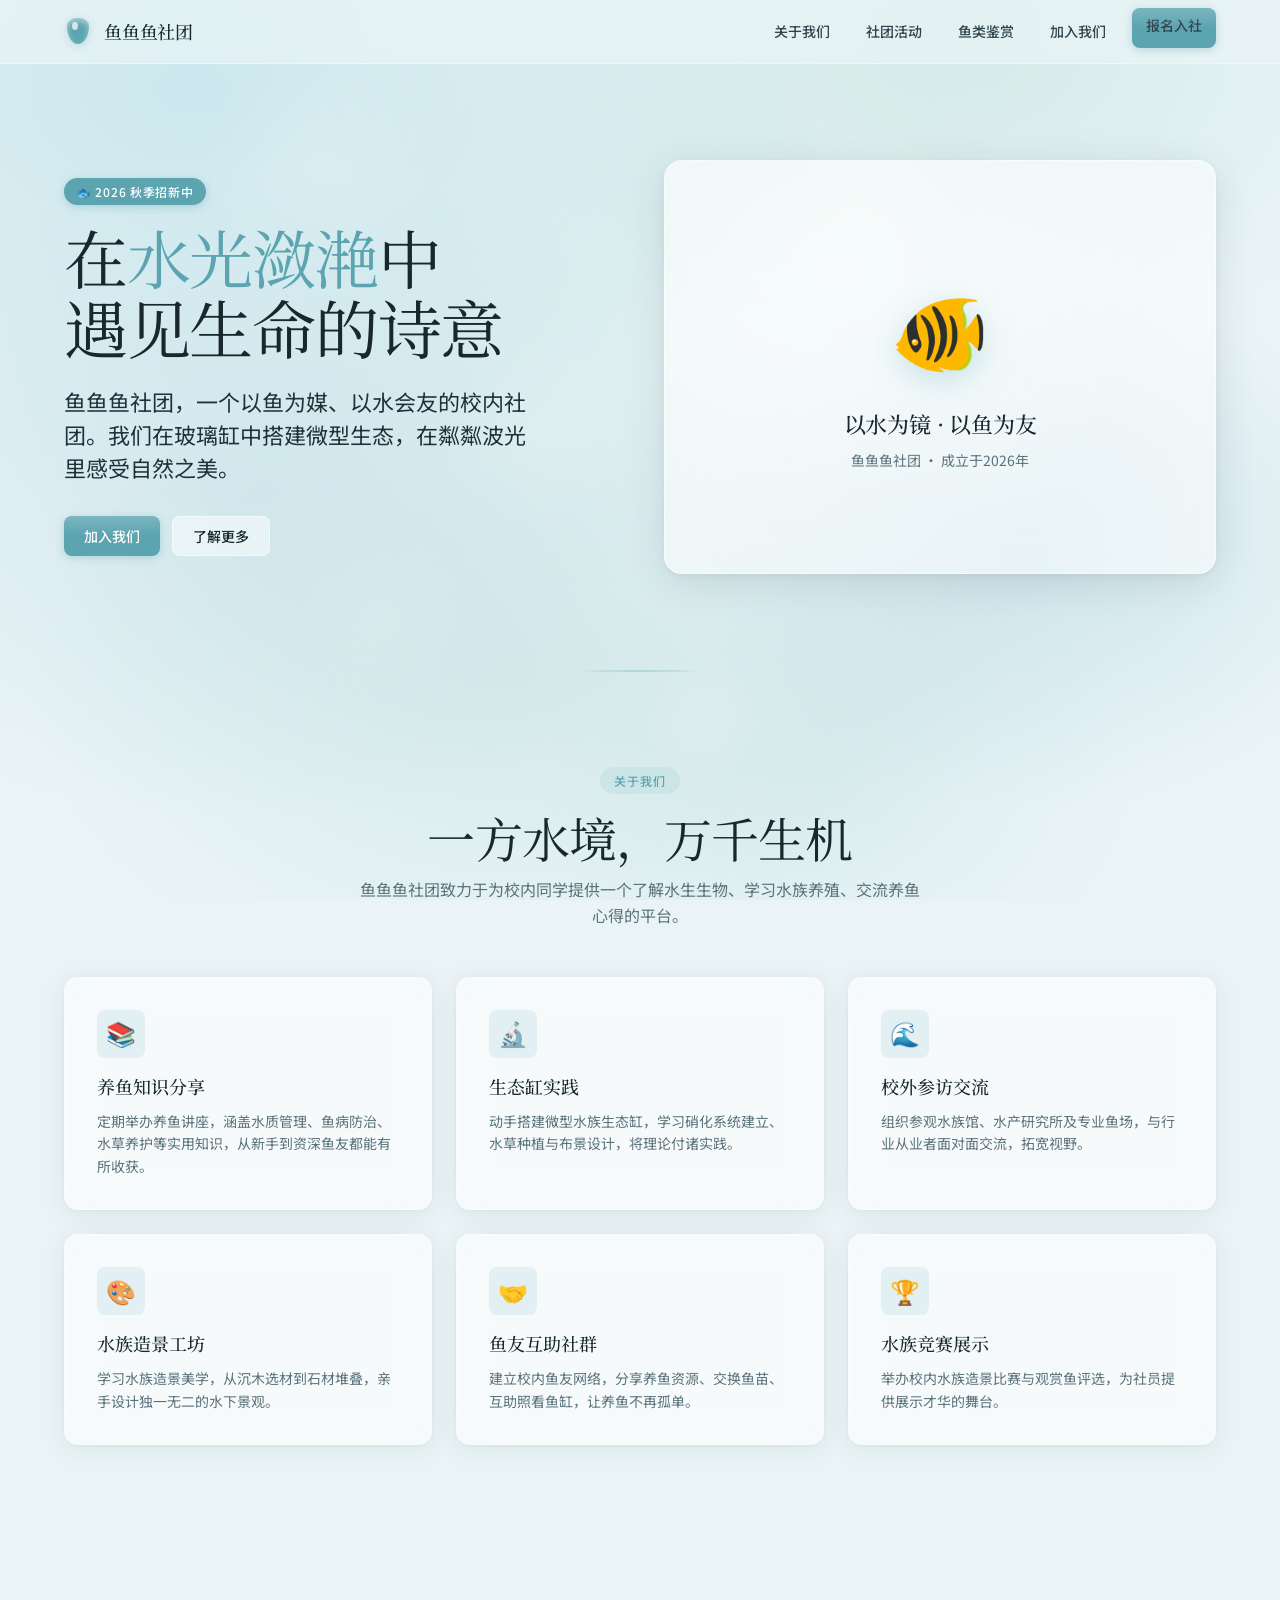
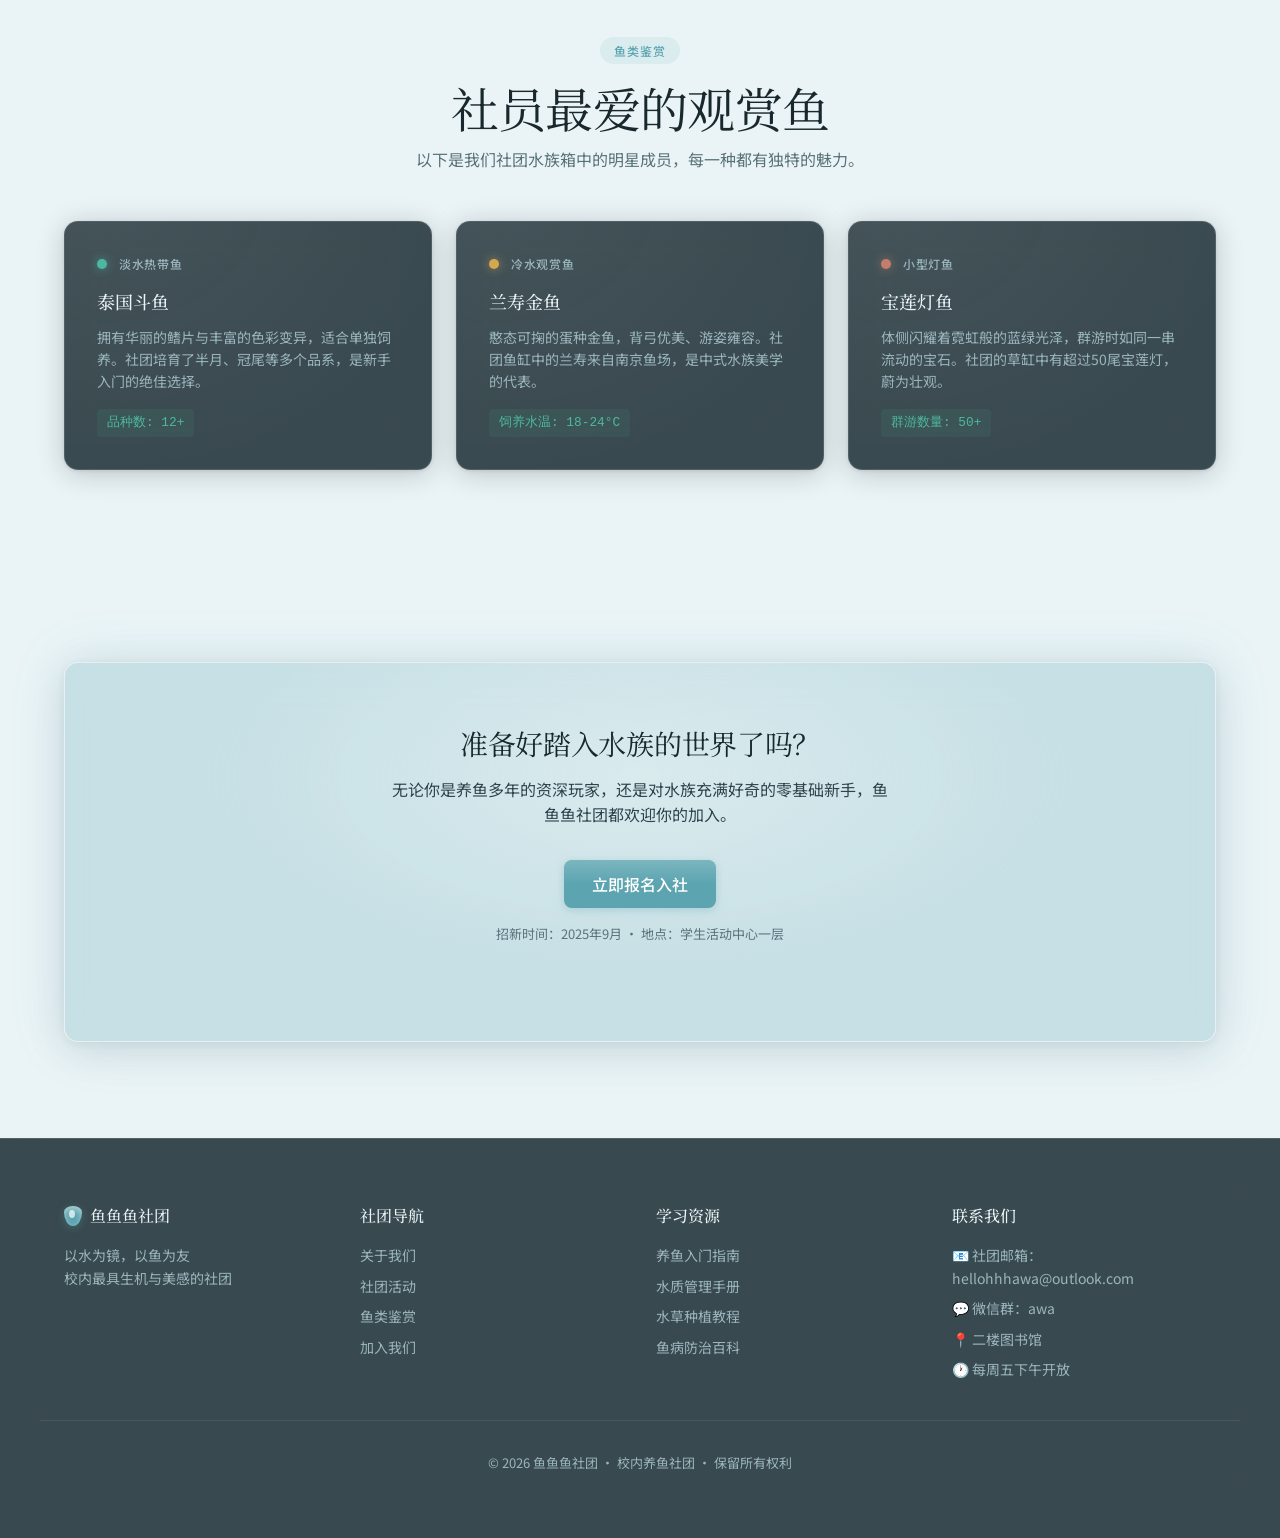
==== index.html @ e2313b06 "改东西" ====
<!DOCTYPE html>
<html lang="zh-CN">
<head>
    <meta charset="UTF-8">
    <meta name="viewport" content="width=device-width, initial-scale=1.0">
    <title>鱼鱼鱼社团 — 校内养鱼社团</title>

    <!-- Google Fonts: 衬线标题 + 无衬线正文 -->
    <link rel="preconnect" href="https://fonts.googleapis.com">
    <link rel="preconnect" href="https://fonts.gstatic.com" crossorigin>
    <link href="https://fonts.googleapis.com/css2?family=Noto+Serif+SC:wght@400;500&family=Noto+Sans+SC:wght@400;500&family=Inter:wght@400;500&family=Cormorant+Garamond:ital,wght@0,400;0,500;1,400&display=swap" rel="stylesheet">
    <link href="./index.css" rel="stylesheet">
    <script src="./index.js"></script>
</head>
<body>

    <!-- ========================================
    气泡装饰层
    ======================================== -->
    <div class="bubbles-container" aria-hidden="true">
        <div class="bubble" style="left:8%;width:22px;height:22px;--dur:9s;--delay:0s;--drift1:18px;--drift2:-12px;--drift3:22px;--drift4:-8px;"></div>
        <div class="bubble" style="left:18%;width:14px;height:14px;--dur:11s;--delay:2s;--drift1:-15px;--drift2:20px;--drift3:-10px;--drift4:14px;"></div>
        <div class="bubble" style="left:28%;width:30px;height:30px;--dur:8s;--delay:4s;--drift1:25px;--drift2:-18px;--drift3:15px;--drift4:-22px;"></div>
        <div class="bubble" style="left:42%;width:10px;height:10px;--dur:12s;--delay:1s;--drift1:-8px;--drift2:12px;--drift3:-16px;--drift4:10px;"></div>
        <div class="bubble" style="left:55%;width:18px;height:18px;--dur:10s;--delay:3s;--drift1:20px;--drift2:-14px;--drift3:18px;--drift4:-12px;"></div>
        <div class="bubble" style="left:62%;width:26px;height:26px;--dur:7s;--delay:5s;--drift1:-20px;--drift2:16px;--drift3:-24px;--drift4:18px;"></div>
        <div class="bubble" style="left:72%;width:12px;height:12px;--dur:13s;--delay:1.5s;--drift1:10px;--drift2:-10px;--drift3:12px;--drift4:-6px;"></div>
        <div class="bubble" style="left:80%;width:20px;height:20px;--dur:9.5s;--delay:6s;--drift1:-14px;--drift2:22px;--drift3:-18px;--drift4:16px;"></div>
        <div class="bubble" style="left:90%;width:16px;height:16px;--dur:8.5s;--delay:3.5s;--drift1:16px;--drift2:-20px;--drift3:10px;--drift4:-14px;"></div>
        <div class="bubble" style="left:35%;width:8px;height:8px;--dur:14s;--delay:7s;--drift1:-6px;--drift2:8px;--drift3:-10px;--drift4:6px;"></div>
        <div class="bubble" style="left:48%;width:24px;height:24px;--dur:10.5s;--delay:2.5s;--drift1:22px;--drift2:-16px;--drift3:20px;--drift4:-10px;"></div>
        <div class="bubble" style="left:68%;width:15px;height:15px;--dur:11.5s;--delay:4.5s;--drift1:-12px;--drift2:18px;--drift3:-14px;--drift4:12px;"></div>
    </div>

    <!-- ========================================
    顶部导航
    ======================================== -->
    <nav class="top-nav" id="topNav" role="navigation" aria-label="主导航">
        <div class="nav-inner">
            <a href="#" class="nav-brand" aria-label="鱼鱼鱼社团 首页">
                <span class="nav-brand-mark">
                    <span class="water-drop-mark"></span>
                </span>
                鱼鱼鱼社团
            </a>
            <button class="hamburger" id="hamburgerBtn" aria-label="菜单" aria-expanded="false">
                <span></span>
                <span></span>
                <span></span>
            </button>
            <ul class="nav-links" id="navLinks">
                <li><a href="#about">关于我们</a></li>
                <li><a href="#activities">社团活动</a></li>
                <li><a href="#fish-showcase">鱼类鉴赏</a></li>
                <li><a href="#join">加入我们</a></li>
                <li><a href="#join" class="btn-primary" style="margin-left:4px;">报名入社</a></li>
            </ul>
        </div>
    </nav>

    <!-- ========================================
    HERO 区域
    ======================================== -->
    <section class="hero-band" id="hero" aria-labelledby="hero-heading">
        <div class="container">
            <div class="hero-grid">
                <div class="hero-content">
                    <span class="badge-accent" style="margin-bottom:var(--spacing-md);display:inline-block;">🐟 2026 秋季招新中</span>
                    <h1 id="hero-heading">
                        在<span class="highlight">水光潋滟</span>中<br>遇见生命的诗意
                    </h1>
                    <p class="hero-subtitle">
                        鱼鱼鱼社团，一个以鱼为媒、以水会友的校内社团。我们在玻璃缸中搭建微型生态，在粼粼波光里感受自然之美。
                    </p>
                    <div class="hero-buttons">
                        <a href="#join" class="btn-primary">加入我们</a>
                        <a href="#about" class="btn-secondary">了解更多</a>
                    </div>
                </div>
                <div class="hero-glass-card" aria-hidden="true">
                    <div class="hero-card-inner">
                        <span class="hero-fish-icon">🐠</span>
                        <p class="hero-card-label">以水为镜 · 以鱼为友</p>
                        <p class="hero-card-sub">鱼鱼鱼社团 · 成立于2026年</p>
                    </div>
                </div>
            </div>
        </div>
    </section>

    <hr class="water-ripple-divider" aria-hidden="true">

    <!-- ========================================
    关于我们 — 磨砂玻璃卡片
    ======================================== -->
    <section class="features-section" id="about" aria-labelledby="about-heading">
        <div class="container">
            <div class="section-header">
                <span class="section-tag">关于我们</span>
                <h2 id="about-heading">一方水境，万千生机</h2>
                <p>鱼鱼鱼社团致力于为校内同学提供一个了解水生生物、学习水族养殖、交流养鱼心得的平台。</p>
            </div>
            <div class="features-grid">
                <article class="feature-card">
                    <div class="feature-card-icon">📚</div>
                    <h3>养鱼知识分享</h3>
                    <p>定期举办养鱼讲座，涵盖水质管理、鱼病防治、水草养护等实用知识，从新手到资深鱼友都能有所收获。</p>
                </article>
                <article class="feature-card">
                    <div class="feature-card-icon">🔬</div>
                    <h3>生态缸实践</h3>
                    <p>动手搭建微型水族生态缸，学习硝化系统建立、水草种植与布景设计，将理论付诸实践。</p>
                </article>
                <article class="feature-card">
                    <div class="feature-card-icon">🌊</div>
                    <h3>校外参访交流</h3>
                    <p>组织参观水族馆、水产研究所及专业鱼场，与行业从业者面对面交流，拓宽视野。</p>
                </article>
                <article class="feature-card">
                    <div class="feature-card-icon">🎨</div>
                    <h3>水族造景工坊</h3>
                    <p>学习水族造景美学，从沉木选材到石材堆叠，亲手设计独一无二的水下景观。</p>
                </article>
                <article class="feature-card">
                    <div class="feature-card-icon">🤝</div>
                    <h3>鱼友互助社群</h3>
                    <p>建立校内鱼友网络，分享养鱼资源、交换鱼苗、互助照看鱼缸，让养鱼不再孤单。</p>
                </article>
                <article class="feature-card">
                    <div class="feature-card-icon">🏆</div>
                    <h3>水族竞赛展示</h3>
                    <p>举办校内水族造景比赛与观赏鱼评选，为社员提供展示才华的舞台。</p>
                </article>
            </div>
        </div>
    </section>

    <!-- ========================================
    鱼类鉴赏 — 深海玻璃卡片
    ======================================== -->
    <section class="dark-cards-section" id="fish-showcase" aria-labelledby="showcase-heading">
        <div class="container">
            <div class="section-header">
                <span class="section-tag">鱼类鉴赏</span>
                <h2 id="showcase-heading" style="color:var(--color-ink);">社员最爱的观赏鱼</h2>
                <p>以下是我们社团水族箱中的明星成员，每一种都有独特的魅力。</p>
            </div>
            <div class="dark-cards-grid">
                <article class="dark-glass-card">
                    <div class="dark-card-top">
                        <span class="dark-card-dot"></span>
                        <span class="dark-card-tag">淡水热带鱼</span>
                    </div>
                    <h3>泰国斗鱼</h3>
                    <p>拥有华丽的鳍片与丰富的色彩变异，适合单独饲养。社团培育了半月、冠尾等多个品系，是新手入门的绝佳选择。</p>
                    <span class="dark-card-highlight">品种数: 12+</span>
                </article>
                <article class="dark-glass-card">
                    <div class="dark-card-top">
                        <span class="dark-card-dot" style="background:var(--color-accent-amber);box-shadow:0 0 10px rgba(212,168,80,0.6);"></span>
                        <span class="dark-card-tag">冷水观赏鱼</span>
                    </div>
                    <h3>兰寿金鱼</h3>
                    <p>憨态可掬的蛋种金鱼，背弓优美、游姿雍容。社团鱼缸中的兰寿来自南京鱼场，是中式水族美学的代表。</p>
                    <span class="dark-card-highlight">饲养水温: 18-24°C</span>
                </article>
                <article class="dark-glass-card">
                    <div class="dark-card-top">
                        <span class="dark-card-dot" style="background:var(--color-accent-coral-soft);box-shadow:0 0 10px rgba(196,125,106,0.6);"></span>
                        <span class="dark-card-tag">小型灯鱼</span>
                    </div>
                    <h3>宝莲灯鱼</h3>
                    <p>体侧闪耀着霓虹般的蓝绿光泽，群游时如同一串流动的宝石。社团的草缸中有超过50尾宝莲灯，蔚为壮观。</p>
                    <span class="dark-card-highlight">群游数量: 50+</span>
                </article>
            </div>
        </div>
    </section>

    <!-- ========================================
    CTA 水蓝玻璃全宽
    ======================================== -->
    <section class="cta-band" id="join" aria-labelledby="cta-heading">
        <div class="cta-band-inner">
            <h2 id="cta-heading">准备好踏入水族的世界了吗？</h2>
            <p>无论你是养鱼多年的资深玩家，还是对水族充满好奇的零基础新手，鱼鱼鱼社团都欢迎你的加入。</p>
            <a href="#" class="btn-primary">立即报名入社</a>
            <p style="font-size:var(--text-caption);color:var(--color-muted);margin-top:var(--spacing-md);position:relative;z-index:1;">
                招新时间：2025年9月 · 地点：学生活动中心一层
            </p>
        </div>
    </section>

    <!-- ========================================
    页脚 — 深海玻璃
    ======================================== -->
    <footer class="site-footer" role="contentinfo">
        <div class="footer-grid">
            <div class="footer-col">
                <div class="footer-brand">
                    <span class="water-drop-mark"></span>
                    <span>鱼鱼鱼社团</span>
                </div>
                <p style="color:var(--color-on-dark-soft);font-size:var(--text-body-sm);line-height:1.6;">
                    以水为镜，以鱼为友<br>校内最具生机与美感的社团
                </p>
            </div>
            <div class="footer-col">
                <h4>社团导航</h4>
                <ul>
                    <li><a href="#about">关于我们</a></li>
                    <li><a href="#activities">社团活动</a></li>
                    <li><a href="#fish-showcase">鱼类鉴赏</a></li>
                    <li><a href="#join">加入我们</a></li>
                </ul>
            </div>
            <div class="footer-col">
                <h4>学习资源</h4>
                <ul>
                    <li><a href="#">养鱼入门指南</a></li>
                    <li><a href="#">水质管理手册</a></li>
                    <li><a href="#">水草种植教程</a></li>
                    <li><a href="#">鱼病防治百科</a></li>
                </ul>
            </div>
            <div class="footer-col">
                <h4>联系我们</h4>
                <ul>
                    <li><a href="#">📧 社团邮箱：hellohhhawa@outlook.com</a></li>
                    <li><a href="#">💬 微信群：awa</a></li>
                    <li><a href="#">📍 二楼图书馆</a></li>
                    <li><a href="#">🕐 每周五下午开放</a></li>
                </ul>
            </div>
        </div>
        <div class="footer-bottom">
            <p>&copy; 2026 鱼鱼鱼社团 · 校内养鱼社团 · 保留所有权利</p>
        </div>
    </footer>

    
</body>
</html>
---- index.css ----
:root {
    /* ========================================
    LIQUID GLASS DESIGN TOKENS
               基于原设计系统结构，转换为液态玻璃美学
               ======================================== */

    /* --- 品牌色系：水蓝碧波 --- */
    --color-primary: #5ba4b0;
    --color-primary-active: #3d8794;
    --color-primary-disabled: #c8e2e7;
    --color-primary-glow: rgba(91, 164, 176, 0.35);

    /* --- 强调色 --- */
    --color-accent-teal: #4db8a0;
    --color-accent-amber: #d4a850;
    --color-accent-coral-soft: #c47d6a;

    /* --- 文字色 --- */
    --color-ink: #18282d;
    --color-body-strong: #1e3239;
    --color-body: #2e444c;
    --color-muted: #5a727a;
    --color-muted-soft: #7d949b;

    /* --- 浅色表面（玻璃白/水色） --- */
    --color-canvas: #eaf4f7;
    --color-canvas-warm: #ecf5f6;
    --color-surface-soft: #e0eef2;
    --color-surface-card: rgba(255, 255, 255, 0.55);
    --color-surface-card-hover: rgba(255, 255, 255, 0.72);
    --color-surface-cream-strong: rgba(255, 255, 255, 0.7);

    /* --- 深色表面（深海玻璃） --- */
    --color-surface-dark: rgba(18, 36, 42, 0.82);
    --color-surface-dark-elevated: rgba(28, 48, 55, 0.88);
    --color-surface-dark-soft: rgba(22, 40, 47, 0.78);

    /* --- 边框/分割线 --- */
    --color-hairline: rgba(255, 255, 255, 0.55);
    --color-hairline-soft: rgba(255, 255, 255, 0.35);
    --color-hairline-dark: rgba(255, 255, 255, 0.12);

    /* --- 语义色 --- */
    --color-on-primary: #ffffff;
    --color-on-dark: #eaf4f7;
    --color-on-dark-soft: #9bb5bd;
    --color-success: #5db892;
    --color-warning: #d4a840;
    --color-error: #c45555;

    /* --- 排版：保留衬线标题+无衬线正文结构 --- */
    --font-display: 'Noto Serif SC', 'Cormorant Garamond', 'STSong', '华文宋体', 'Georgia', 'Times New Roman', serif;
    --font-body: 'Noto Sans SC', 'Inter', 'PingFang SC', 'Microsoft YaHei', -apple-system, BlinkMacSystemFont, 'Segoe UI', sans-serif;
    --font-code: 'JetBrains Mono', 'SF Mono', 'Cascadia Code', ui-monospace, monospace;

    /* 字号层级（保留原系统结构，微调适配中文） */
    --text-display-xl: 4rem;
    --text-display-lg: 3rem;
    --text-display-md: 2.25rem;
    --text-display-sm: 1.75rem;
    --text-title-lg: 1.375rem;
    --text-title-md: 1.125rem;
    --text-title-sm: 1rem;
    --text-body-md: 1rem;
    --text-body-sm: 0.875rem;
    --text-caption: 0.8125rem;
    --text-caption-upper: 0.75rem;
    --text-button: 0.875rem;
    --text-nav: 0.875rem;

    /* --- 圆角 --- */
    --rounded-xs: 4px;
    --rounded-sm: 6px;
    --rounded-md: 8px;
    --rounded-lg: 14px;
    --rounded-xl: 18px;
    --rounded-pill: 9999px;
    --rounded-full: 9999px;

    /* --- 间距 --- */
    --spacing-xxs: 4px;
    --spacing-xs: 8px;
    --spacing-sm: 12px;
    --spacing-md: 16px;
    --spacing-lg: 24px;
    --spacing-xl: 32px;
    --spacing-xxl: 48px;
    --spacing-section: 96px;

    /* --- 玻璃特效 --- */
    --glass-blur: 18px;
    --glass-blur-strong: 28px;
    --glass-blur-light: 10px;
    --glass-border: 1px solid rgba(255, 255, 255, 0.5);
    --glass-border-soft: 1px solid rgba(255, 255, 255, 0.3);
    --glass-border-dark: 1px solid rgba(255, 255, 255, 0.13);
    --glass-shadow: 0 4px 24px rgba(30, 50, 55, 0.08), 0 1px 4px rgba(30, 50, 55, 0.04);
    --glass-shadow-elevated: 0 8px 40px rgba(30, 50, 55, 0.12), 0 2px 8px rgba(30, 50, 55, 0.06);
    --glass-shadow-dark: 0 4px 28px rgba(0, 0, 0, 0.2), 0 1px 4px rgba(0, 0, 0, 0.1);

    /* --- 过渡 --- */
    --transition-fast: 180ms cubic-bezier(0.4, 0, 0.2, 1);
    --transition-smooth: 300ms cubic-bezier(0.4, 0, 0.2, 1);
    --transition-spring: 400ms cubic-bezier(0.34, 1.56, 0.64, 1);
}

/* ========================================
           RESET & BASE
           ======================================== */
*,
*::before,
*::after {
    box-sizing: border-box;
    margin: 0;
    padding: 0;
}

html {
    scroll-behavior: smooth;
    font-size: 16px;
    -webkit-font-smoothing: antialiased;
    -moz-osx-font-smoothing: grayscale;
}

body {
    font-family: var(--font-body);
    font-size: var(--text-body-md);
    font-weight: 400;
    line-height: 1.6;
    color: var(--color-body);
    background: var(--color-canvas);
    min-height: 100vh;
    overflow-x: hidden;
    position: relative;
    /* 水光焦散背景 */
    background-image:
        /* 大光斑 - 模拟水底光折射 */
        radial-gradient(ellipse 900px 600px at 15% 10%, rgba(165, 215, 225, 0.45) 0%, transparent 70%),
        radial-gradient(ellipse 700px 500px at 75% 5%, rgba(180, 220, 210, 0.4) 0%, transparent 65%),
        radial-gradient(ellipse 650px 550px at 50% 30%, rgba(200, 230, 225, 0.3) 0%, transparent 60%),
        radial-gradient(ellipse 800px 500px at 20% 55%, rgba(170, 210, 220, 0.35) 0%, transparent 65%),
        radial-gradient(ellipse 600px 450px at 80% 60%, rgba(160, 205, 215, 0.4) 0%, transparent 60%),
        radial-gradient(ellipse 750px 500px at 40% 75%, rgba(175, 215, 210, 0.35) 0%, transparent 65%),
        radial-gradient(ellipse 500px 400px at 65% 85%, rgba(185, 220, 220, 0.3) 0%, transparent 60%),
        /* 微小的焦散光点 */
        radial-gradient(circle 120px at 25% 18%, rgba(255, 255, 255, 0.5) 0%, transparent 100%),
        radial-gradient(circle 80px at 68% 22%, rgba(255, 255, 255, 0.4) 0%, transparent 100%),
        radial-gradient(circle 100px at 42% 48%, rgba(255, 255, 255, 0.35) 0%, transparent 100%),
        radial-gradient(circle 70px at 78% 52%, rgba(255, 255, 255, 0.4) 0%, transparent 100%),
        radial-gradient(circle 90px at 30% 68%, rgba(255, 255, 255, 0.35) 0%, transparent 100%),
        radial-gradient(circle 60px at 55% 80%, rgba(255, 255, 255, 0.4) 0%, transparent 100%);
    background-attachment: fixed;
    background-color: var(--color-canvas);
}

/* --- 气泡容器 --- */
.bubbles-container {
    position: fixed;
    inset: 0;
    pointer-events: none;
    z-index: 0;
    overflow: hidden;
}

.bubble {
    position: absolute;
    border-radius: 50%;
    background: radial-gradient(circle at 35% 30%,
            rgba(255, 255, 255, 0.7) 0%,
            rgba(200, 225, 230, 0.35) 40%,
            rgba(180, 210, 220, 0.1) 70%,
            transparent 100%);
    box-shadow:
        inset 0 2px 6px rgba(255, 255, 255, 0.6),
        0 0 12px rgba(160, 210, 220, 0.2);
    animation: float-up var(--dur) ease-in infinite;
    animation-delay: var(--delay);
    opacity: 0;
    will-change: transform, opacity;
}

@keyframes float-up {
    0% {
        transform: translateY(105vh) translateX(0) scale(0.6);
        opacity: 0;
    }

    8% {
        opacity: 0.7;
    }

    25% {
        transform: translateY(72vh) translateX(var(--drift1)) scale(1);
        opacity: 0.65;
    }

    50% {
        transform: translateY(40vh) translateX(var(--drift2)) scale(1.05);
        opacity: 0.5;
    }

    75% {
        transform: translateY(15vh) translateX(var(--drift3)) scale(0.9);
        opacity: 0.25;
    }

    100% {
        transform: translateY(-8vh) translateX(var(--drift4)) scale(0.5);
        opacity: 0;
    }
}

/* --- 水纹装饰线 --- */
.water-ripple-divider {
    width: 100%;
    height: 1px;
    background: none;
    border: none;
    position: relative;
    overflow: visible;
    margin: 0;
    opacity: 0.5;
}

.water-ripple-divider::after {
    content: '';
    position: absolute;
    left: 50%;
    top: 50%;
    transform: translate(-50%, -50%);
    width: 120px;
    height: 2px;
    background: linear-gradient(90deg,
            transparent 0%,
            rgba(140, 195, 205, 0.6) 20%,
            rgba(120, 185, 195, 0.8) 50%,
            rgba(140, 195, 205, 0.6) 80%,
            transparent 100%);
    border-radius: 2px;
}

/* ========================================
           LAYOUT CONTAINER
           ======================================== */
.container {
    max-width: 1200px;
    margin: 0 auto;
    padding: 0 var(--spacing-lg);
    position: relative;
    z-index: 1;
}

/* ========================================
           TOP NAVIGATION — 磨砂玻璃导航
           ======================================== */
.top-nav {
    position: sticky;
    top: 0;
    z-index: 100;
    height: 64px;
    background: rgba(234, 244, 247, 0.7);
    backdrop-filter: blur(var(--glass-blur-strong));
    -webkit-backdrop-filter: blur(var(--glass-blur-strong));
    border-bottom: var(--glass-border-soft);
    display: flex;
    align-items: center;
    transition: background var(--transition-smooth), box-shadow var(--transition-smooth);
}

.top-nav.scrolled {
    background: rgba(234, 244, 247, 0.85);
    box-shadow: 0 2px 20px rgba(30, 50, 55, 0.08);
}

.nav-inner {
    display: flex;
    align-items: center;
    justify-content: space-between;
    width: 100%;
    max-width: 1200px;
    margin: 0 auto;
    padding: 0 var(--spacing-lg);
}

.nav-brand {
    display: flex;
    align-items: center;
    gap: var(--spacing-sm);
    text-decoration: none;
    color: var(--color-ink);
    font-family: var(--font-display);
    font-size: var(--text-title-md);
    font-weight: 500;
    letter-spacing: -0.01em;
    white-space: nowrap;
}

.nav-brand-mark {
    width: 28px;
    height: 28px;
    flex-shrink: 0;
    position: relative;
    display: flex;
    align-items: center;
    justify-content: center;
}

/* 水滴品牌标记 */
.water-drop-mark {
    width: 22px;
    height: 26px;
    background: var(--color-primary);
    border-radius: 50% 50% 50% 50% / 30% 30% 70% 70%;
    position: relative;
    box-shadow:
        inset 0 3px 6px rgba(255, 255, 255, 0.5),
        0 2px 8px rgba(91, 164, 176, 0.3);
    animation: drop-shimmer 3s ease-in-out infinite;
}

.water-drop-mark::after {
    content: '';
    position: absolute;
    top: 4px;
    left: 5px;
    width: 6px;
    height: 8px;
    background: rgba(255, 255, 255, 0.7);
    border-radius: 50%;
}

@keyframes drop-shimmer {

    0%,
    100% {
        box-shadow: inset 0 3px 6px rgba(255, 255, 255, 0.5), 0 2px 8px rgba(91, 164, 176, 0.3);
    }

    50% {
        box-shadow: inset 0 3px 8px rgba(255, 255, 255, 0.7), 0 3px 14px rgba(91, 164, 176, 0.5);
    }
}

.nav-links {
    display: flex;
    align-items: center;
    gap: var(--spacing-xs);
    list-style: none;
    flex-wrap: wrap;
    justify-content: flex-end;
}

.nav-links a {
    display: inline-block;
    padding: 8px 14px;
    text-decoration: none;
    color: var(--color-body);
    font-family: var(--font-body);
    font-size: var(--text-nav);
    font-weight: 500;
    line-height: 1.4;
    letter-spacing: 0;
    border-radius: var(--rounded-md);
    transition: all var(--transition-fast);
    white-space: nowrap;
}

.nav-links a:hover {
    background: rgba(255, 255, 255, 0.5);
    color: var(--color-ink);
}

/* 按钮 — 主按钮（水蓝玻璃） */
.btn-primary {
    display: inline-flex;
    align-items: center;
    justify-content: center;
    background: var(--color-primary);
    color: var(--color-on-primary);
    font-family: var(--font-body);
    font-size: var(--text-button);
    font-weight: 500;
    line-height: 1;
    padding: 12px 20px;
    height: 40px;
    border: none;
    border-radius: var(--rounded-md);
    cursor: pointer;
    text-decoration: none;
    white-space: nowrap;
    transition: all var(--transition-fast);
    box-shadow: 0 2px 8px var(--color-primary-glow);
    position: relative;
    overflow: hidden;
}

.btn-primary::after {
    content: '';
    position: absolute;
    inset: 0;
    background: linear-gradient(180deg,
            rgba(255, 255, 255, 0.2) 0%,
            transparent 50%);
    border-radius: inherit;
    pointer-events: none;
}

.btn-primary:hover {
    background: var(--color-primary-active);
    box-shadow: 0 4px 16px rgba(61, 135, 148, 0.4);
    transform: translateY(-1px);
}

.btn-primary:active {
    background: var(--color-primary-active);
    transform: translateY(0);
    box-shadow: 0 1px 4px rgba(61, 135, 148, 0.3);
}

/* 次要按钮 */
.btn-secondary {
    display: inline-flex;
    align-items: center;
    justify-content: center;
    background: rgba(255, 255, 255, 0.5);
    backdrop-filter: blur(var(--glass-blur-light));
    -webkit-backdrop-filter: blur(var(--glass-blur-light));
    color: var(--color-ink);
    font-family: var(--font-body);
    font-size: var(--text-button);
    font-weight: 500;
    line-height: 1;
    padding: 12px 20px;
    height: 40px;
    border: var(--glass-border);
    border-radius: var(--rounded-md);
    cursor: pointer;
    text-decoration: none;
    white-space: nowrap;
    transition: all var(--transition-fast);
}

.btn-secondary:hover {
    background: rgba(255, 255, 255, 0.7);
    box-shadow: var(--glass-shadow);
    border-color: rgba(255, 255, 255, 0.65);
}

/* 暗色表面上的次要按钮 */
.btn-secondary-on-dark {
    display: inline-flex;
    align-items: center;
    justify-content: center;
    background: var(--color-surface-dark-elevated);
    color: var(--color-on-dark);
    font-family: var(--font-body);
    font-size: var(--text-button);
    font-weight: 500;
    line-height: 1;
    padding: 12px 20px;
    height: 40px;
    border: var(--glass-border-dark);
    border-radius: var(--rounded-md);
    cursor: pointer;
    text-decoration: none;
    white-space: nowrap;
    transition: all var(--transition-fast);
    backdrop-filter: blur(var(--glass-blur-light));
    -webkit-backdrop-filter: blur(var(--glass-blur-light));
}

.btn-secondary-on-dark:hover {
    background: rgba(40, 58, 64, 0.9);
    border-color: rgba(255, 255, 255, 0.25);
}

/* 文字链接 */
.text-link {
    color: var(--color-primary);
    text-decoration: none;
    font-weight: 500;
    transition: color var(--transition-fast);
    position: relative;
}

.text-link::after {
    content: '';
    position: absolute;
    bottom: -1px;
    left: 0;
    width: 100%;
    height: 1px;
    background: var(--color-primary);
    transform: scaleX(0);
    transform-origin: right;
    transition: transform var(--transition-smooth);
}

.text-link:hover::after {
    transform: scaleX(1);
    transform-origin: left;
}

.text-link:hover {
    color: var(--color-primary-active);
}

/* --- 汉堡菜单（移动端） --- */
.hamburger {
    display: none;
    flex-direction: column;
    gap: 5px;
    cursor: pointer;
    padding: 8px;
    z-index: 101;
    background: none;
    border: none;
    width: 36px;
    height: 28px;
    justify-content: center;
}

.hamburger span {
    display: block;
    width: 22px;
    height: 2px;
    background: var(--color-ink);
    border-radius: 2px;
    transition: var(--transition-fast);
}

.hamburger.active span:nth-child(1) {
    transform: rotate(45deg) translate(5px, 5px);
}

.hamburger.active span:nth-child(2) {
    opacity: 0;
}

.hamburger.active span:nth-child(3) {
    transform: rotate(-45deg) translate(5px, -5px);
}

/* ========================================
           HERO BAND
           ======================================== */
.hero-band {
    padding: var(--spacing-section) 0;
    position: relative;
    z-index: 1;
}

.hero-grid {
    display: grid;
    grid-template-columns: 1fr 1fr;
    gap: var(--spacing-xxl);
    align-items: center;
}

.hero-content h1 {
    font-family: var(--font-display);
    font-size: var(--text-display-xl);
    font-weight: 400;
    line-height: 1.1;
    letter-spacing: -0.02em;
    color: var(--color-ink);
    margin-bottom: var(--spacing-lg);
}

.hero-content h1 .highlight {
    color: var(--color-primary);
    position: relative;
}

.hero-content .hero-subtitle {
    font-family: var(--font-body);
    font-size: var(--text-title-lg);
    font-weight: 400;
    line-height: 1.5;
    color: var(--color-body-strong);
    margin-bottom: var(--spacing-xl);
    max-width: 480px;
}

.hero-buttons {
    display: flex;
    gap: var(--spacing-sm);
    flex-wrap: wrap;
}

/* Hero 玻璃卡片 */
.hero-glass-card {
    background: var(--color-surface-card);
    backdrop-filter: blur(var(--glass-blur));
    -webkit-backdrop-filter: blur(var(--glass-blur));
    border: var(--glass-border);
    border-radius: var(--rounded-xl);
    padding: var(--spacing-xl);
    box-shadow: var(--glass-shadow-elevated);
    position: relative;
    overflow: hidden;
    aspect-ratio: 4/3;
    display: flex;
    align-items: center;
    justify-content: center;
    min-height: 320px;
}

.hero-glass-card::before {
    content: '';
    position: absolute;
    inset: 0;
    background: radial-gradient(ellipse at 30% 25%,
            rgba(255, 255, 255, 0.4) 0%,
            transparent 60%);
    border-radius: inherit;
    pointer-events: none;
}

.hero-card-inner {
    text-align: center;
    position: relative;
    z-index: 1;
}

.hero-fish-icon {
    font-size: 5rem;
    display: block;
    margin-bottom: var(--spacing-md);
    animation: swim-gently 4s ease-in-out infinite;
    filter: drop-shadow(0 8px 16px rgba(91, 164, 176, 0.3));
}

@keyframes swim-gently {

    0%,
    100% {
        transform: translateX(0) translateY(0);
    }

    25% {
        transform: translateX(8px) translateY(-5px);
    }

    50% {
        transform: translateX(-4px) translateY(3px);
    }

    75% {
        transform: translateX(6px) translateY(-2px);
    }
}

.hero-card-label {
    font-family: var(--font-display);
    font-size: var(--text-title-lg);
    color: var(--color-ink);
    font-weight: 500;
    letter-spacing: -0.01em;
}

.hero-card-sub {
    font-family: var(--font-body);
    font-size: var(--text-body-sm);
    color: var(--color-muted);
    margin-top: var(--spacing-xs);
}

/* ========================================
           SECTION TITLES
           ======================================== */
.section-header {
    text-align: center;
    margin-bottom: var(--spacing-xxl);
}

.section-header h2 {
    font-family: var(--font-display);
    font-size: var(--text-display-lg);
    font-weight: 400;
    line-height: 1.15;
    letter-spacing: -0.015em;
    color: var(--color-ink);
    margin-bottom: var(--spacing-sm);
}

.section-header .section-tag {
    display: inline-block;
    font-family: var(--font-body);
    font-size: var(--text-caption-upper);
    font-weight: 500;
    letter-spacing: 0.08em;
    text-transform: uppercase;
    color: var(--color-primary);
    background: rgba(91, 164, 176, 0.1);
    padding: 4px 14px;
    border-radius: var(--rounded-pill);
    margin-bottom: var(--spacing-md);
}

.section-header p {
    font-family: var(--font-body);
    font-size: var(--text-body-md);
    color: var(--color-muted);
    max-width: 560px;
    margin: 0 auto;
    line-height: 1.6;
}

/* ========================================
           FEATURE CARDS — 磨砂玻璃卡片
           ======================================== */
.features-section {
    padding: var(--spacing-section) 0;
    position: relative;
    z-index: 1;
}

.features-grid {
    display: grid;
    grid-template-columns: repeat(3, 1fr);
    gap: var(--spacing-lg);
}

.feature-card {
    background: var(--color-surface-card);
    backdrop-filter: blur(var(--glass-blur));
    -webkit-backdrop-filter: blur(var(--glass-blur));
    border: var(--glass-border);
    border-radius: var(--rounded-lg);
    padding: var(--spacing-xl);
    box-shadow: var(--glass-shadow);
    transition: all var(--transition-smooth);
    position: relative;
    overflow: hidden;
}

.feature-card::before {
    content: '';
    position: absolute;
    top: 0;
    left: 0;
    right: 0;
    height: 3px;
    background: linear-gradient(90deg,
            transparent 0%,
            rgba(255, 255, 255, 0.7) 30%,
            rgba(180, 210, 220, 0.5) 50%,
            rgba(255, 255, 255, 0.7) 70%,
            transparent 100%);
    border-radius: var(--rounded-lg) var(--rounded-lg) 0 0;
    opacity: 0;
    transition: opacity var(--transition-smooth);
}

.feature-card:hover {
    background: var(--color-surface-card-hover);
    box-shadow: var(--glass-shadow-elevated);
    transform: translateY(-3px);
    border-color: rgba(255, 255, 255, 0.65);
}

.feature-card:hover::before {
    opacity: 1;
}

.feature-card-icon {
    width: 48px;
    height: 48px;
    border-radius: var(--rounded-md);
    background: rgba(91, 164, 176, 0.12);
    display: flex;
    align-items: center;
    justify-content: center;
    font-size: 1.5rem;
    margin-bottom: var(--spacing-md);
    transition: all var(--transition-smooth);
}

.feature-card:hover .feature-card-icon {
    background: rgba(91, 164, 176, 0.2);
    box-shadow: 0 0 20px rgba(91, 164, 176, 0.15);
}

.feature-card h3 {
    font-family: var(--font-display);
    font-size: var(--text-title-md);
    font-weight: 500;
    line-height: 1.35;
    letter-spacing: -0.005em;
    color: var(--color-ink);
    margin-bottom: var(--spacing-sm);
}

.feature-card p {
    font-family: var(--font-body);
    font-size: var(--text-body-sm);
    line-height: 1.6;
    color: var(--color-muted);
}

/* ========================================
           DARK GLASS CARDS — 深海玻璃展示
           ======================================== */
.dark-cards-section {
    padding: var(--spacing-section) 0;
    position: relative;
    z-index: 1;
}

.dark-cards-grid {
    display: grid;
    grid-template-columns: repeat(3, 1fr);
    gap: var(--spacing-lg);
}

.dark-glass-card {
    background: var(--color-surface-dark);
    backdrop-filter: blur(var(--glass-blur-strong));
    -webkit-backdrop-filter: blur(var(--glass-blur-strong));
    border: var(--glass-border-dark);
    border-radius: var(--rounded-lg);
    padding: var(--spacing-xl);
    box-shadow: var(--glass-shadow-dark);
    color: var(--color-on-dark);
    transition: all var(--transition-smooth);
    position: relative;
    overflow: hidden;
}

.dark-glass-card::after {
    content: '';
    position: absolute;
    top: -50%;
    left: -50%;
    width: 200%;
    height: 200%;
    background: radial-gradient(ellipse at 30% 20%,
            rgba(255, 255, 255, 0.06) 0%,
            transparent 50%);
    pointer-events: none;
    transition: all var(--transition-smooth);
}

.dark-glass-card:hover {
    background: var(--color-surface-dark-elevated);
    border-color: rgba(255, 255, 255, 0.2);
    box-shadow: 0 8px 40px rgba(0, 0, 0, 0.3);
    transform: translateY(-3px);
}

.dark-glass-card:hover::after {
    background: radial-gradient(ellipse at 30% 20%,
            rgba(255, 255, 255, 0.1) 0%,
            transparent 50%);
}

.dark-card-top {
    display: flex;
    align-items: center;
    gap: var(--spacing-sm);
    margin-bottom: var(--spacing-md);
    position: relative;
    z-index: 1;
}

.dark-card-dot {
    width: 10px;
    height: 10px;
    border-radius: 50%;
    background: var(--color-accent-teal);
    box-shadow: 0 0 10px rgba(77, 184, 160, 0.6);
    animation: pulse-dot 2s ease-in-out infinite;
}

@keyframes pulse-dot {

    0%,
    100% {
        box-shadow: 0 0 8px rgba(77, 184, 160, 0.5);
    }

    50% {
        box-shadow: 0 0 18px rgba(77, 184, 160, 0.8);
    }
}

.dark-card-tag {
    font-family: var(--font-body);
    font-size: var(--text-caption-upper);
    font-weight: 500;
    letter-spacing: 0.06em;
    text-transform: uppercase;
    color: var(--color-on-dark-soft);
}

.dark-glass-card h3 {
    font-family: var(--font-display);
    font-size: var(--text-title-md);
    font-weight: 500;
    line-height: 1.35;
    letter-spacing: -0.005em;
    color: var(--color-on-dark);
    margin-bottom: var(--spacing-sm);
    position: relative;
    z-index: 1;
}

.dark-glass-card p {
    font-family: var(--font-body);
    font-size: var(--text-body-sm);
    line-height: 1.6;
    color: var(--color-on-dark-soft);
    position: relative;
    z-index: 1;
}

.dark-card-highlight {
    display: inline-block;
    margin-top: var(--spacing-md);
    font-family: var(--font-code);
    font-size: 0.8rem;
    color: var(--color-accent-teal);
    background: rgba(77, 184, 160, 0.08);
    padding: 4px 10px;
    border-radius: var(--rounded-xs);
    position: relative;
    z-index: 1;
}

/* ========================================
           CTA BAND — 水蓝玻璃全宽
           ======================================== */
.cta-band {
    margin: var(--spacing-section) auto;
    max-width: 1200px;
    padding: 0 var(--spacing-lg);
    position: relative;
    z-index: 1;
}

.cta-band-inner {
    background: rgba(91, 164, 176, 0.25);
    backdrop-filter: blur(var(--glass-blur-strong));
    -webkit-backdrop-filter: blur(var(--glass-blur-strong));
    border: 1px solid rgba(255, 255, 255, 0.55);
    border-radius: var(--rounded-lg);
    padding: 64px var(--spacing-xxl);
    text-align: center;
    box-shadow: var(--glass-shadow-elevated), 0 0 60px rgba(91, 164, 176, 0.12);
    position: relative;
    overflow: hidden;
}

.cta-band-inner::before {
    content: '';
    position: absolute;
    inset: 0;
    background: radial-gradient(ellipse at 50% 30%,
            rgba(255, 255, 255, 0.35) 0%,
            transparent 55%);
    border-radius: inherit;
    pointer-events: none;
}

.cta-band-inner h2 {
    font-family: var(--font-display);
    font-size: var(--text-display-sm);
    font-weight: 400;
    line-height: 1.2;
    letter-spacing: -0.01em;
    color: var(--color-ink);
    margin-bottom: var(--spacing-md);
    position: relative;
    z-index: 1;
}

.cta-band-inner p {
    font-family: var(--font-body);
    font-size: var(--text-body-md);
    color: var(--color-body);
    margin-bottom: var(--spacing-xl);
    position: relative;
    z-index: 1;
    max-width: 500px;
    margin-left: auto;
    margin-right: auto;
}

.cta-band-inner .btn-primary {
    position: relative;
    z-index: 1;
    font-size: 1rem;
    padding: 14px 28px;
    height: 48px;
    border-radius: var(--rounded-md);
}

/* ========================================
           FOOTER — 深海玻璃页脚
           ======================================== */
.site-footer {
    background: var(--color-surface-dark);
    backdrop-filter: blur(var(--glass-blur-strong));
    -webkit-backdrop-filter: blur(var(--glass-blur-strong));
    border-top: var(--glass-border-dark);
    padding: 64px 0;
    color: var(--color-on-dark-soft);
    font-family: var(--font-body);
    font-size: var(--text-body-sm);
    position: relative;
    z-index: 1;
}

.footer-grid {
    display: grid;
    grid-template-columns: repeat(4, 1fr);
    gap: var(--spacing-xl);
    max-width: 1200px;
    margin: 0 auto;
    padding: 0 var(--spacing-lg);
}

.footer-col h4 {
    font-family: var(--font-display);
    font-size: var(--text-title-sm);
    font-weight: 500;
    color: var(--color-on-dark);
    margin-bottom: var(--spacing-md);
    letter-spacing: -0.005em;
}

.footer-col ul {
    list-style: none;
}

.footer-col ul li {
    margin-bottom: var(--spacing-xs);
}

.footer-col ul li a {
    color: var(--color-on-dark-soft);
    text-decoration: none;
    transition: color var(--transition-fast);
    font-size: var(--text-body-sm);
}

.footer-col ul li a:hover {
    color: var(--color-on-dark);
}

.footer-bottom {
    text-align: center;
    padding-top: var(--spacing-xl);
    margin-top: var(--spacing-xl);
    border-top: 1px solid rgba(255, 255, 255, 0.08);
    color: var(--color-on-dark-soft);
    font-size: var(--text-caption);
    max-width: 1200px;
    margin-left: auto;
    margin-right: auto;
    padding-left: var(--spacing-lg);
    padding-right: var(--spacing-lg);
}

.footer-brand {
    display: flex;
    align-items: center;
    gap: var(--spacing-xs);
    margin-bottom: var(--spacing-md);
}

.footer-brand .water-drop-mark {
    width: 18px;
    height: 20px;
}

.footer-brand span {
    font-family: var(--font-display);
    font-weight: 500;
    color: var(--color-on-dark);
    font-size: var(--text-title-sm);
}

/* ========================================
           BADGE / TAG
           ======================================== */
.badge-pill {
    display: inline-block;
    font-family: var(--font-body);
    font-size: var(--text-caption);
    font-weight: 500;
    color: var(--color-ink);
    background: rgba(255, 255, 255, 0.55);
    backdrop-filter: blur(4px);
    -webkit-backdrop-filter: blur(4px);
    padding: 4px 12px;
    border-radius: var(--rounded-pill);
    border: var(--glass-border-soft);
}

.badge-accent {
    display: inline-block;
    font-family: var(--font-body);
    font-size: var(--text-caption-upper);
    font-weight: 500;
    letter-spacing: 0.06em;
    color: var(--color-on-primary);
    background: var(--color-primary);
    padding: 4px 12px;
    border-radius: var(--rounded-pill);
    box-shadow: 0 2px 8px var(--color-primary-glow);
}

/* ========================================
           RESPONSIVE DESIGN
           ======================================== */
@media (max-width: 1024px) {
    :root {
        --text-display-xl: 3rem;
        --text-display-lg: 2.25rem;
        --text-display-md: 1.75rem;
        --text-display-sm: 1.4rem;
        --spacing-section: 64px;
    }

    .hero-grid {
        grid-template-columns: 1fr;
        gap: var(--spacing-xl);
    }

    .hero-glass-card {
        aspect-ratio: auto;
        min-height: 240px;
    }

    .features-grid {
        grid-template-columns: repeat(2, 1fr);
    }

    .dark-cards-grid {
        grid-template-columns: repeat(2, 1fr);
    }

    .footer-grid {
        grid-template-columns: repeat(2, 1fr);
    }

    .cta-band-inner {
        padding: 48px var(--spacing-lg);
    }
}

@media (max-width: 768px) {
    :root {
        --text-display-xl: 2.25rem;
        --text-display-lg: 1.75rem;
        --text-display-md: 1.5rem;
        --text-display-sm: 1.25rem;
        --text-title-lg: 1.15rem;
        --text-title-md: 1rem;
        --spacing-section: 48px;
        --spacing-xxl: 32px;
        --glass-blur: 12px;
        --glass-blur-strong: 18px;
    }

    .nav-links {
        display: none;
        position: fixed;
        top: 64px;
        left: 0;
        right: 0;
        background: rgba(234, 244, 247, 0.9);
        backdrop-filter: blur(20px);
        -webkit-backdrop-filter: blur(20px);
        flex-direction: column;
        padding: var(--spacing-lg);
        gap: var(--spacing-xs);
        border-bottom: var(--glass-border);
        box-shadow: 0 8px 30px rgba(30, 50, 55, 0.1);
        z-index: 99;
    }

    .nav-links.open {
        display: flex;
    }

    .nav-links a {
        padding: 12px 16px;
        width: 100%;
        border-radius: var(--rounded-md);
    }

    .hamburger {
        display: flex;
    }

    .features-grid {
        grid-template-columns: 1fr;
    }

    .dark-cards-grid {
        grid-template-columns: 1fr;
    }

    .footer-grid {
        grid-template-columns: 1fr;
        gap: var(--spacing-lg);
    }

    .hero-content h1 {
        letter-spacing: -0.01em;
    }

    .cta-band-inner {
        padding: 40px var(--spacing-lg);
    }

    .hero-buttons {
        flex-direction: column;
        gap: var(--spacing-sm);
    }

    .hero-buttons .btn-primary,
    .hero-buttons .btn-secondary {
        width: 100%;
        justify-content: center;
    }

    .container {
        padding: 0 var(--spacing-md);
    }

    .section-header {
        margin-bottom: var(--spacing-xl);
    }
}

@media (min-width: 1441px) {
    .container {
        max-width: 1200px;
    }
}

/* ========================================
           ACCESSIBILITY & FALLBACKS
           ======================================== */
@supports not (backdrop-filter: blur(1px)) {
    .top-nav {
        background: rgba(234, 244, 247, 0.92);
    }

    .feature-card {
        background: rgba(255, 255, 255, 0.7);
    }

    .dark-glass-card {
        background: rgba(18, 36, 42, 0.9);
    }

    .cta-band-inner {
        background: rgba(91, 164, 176, 0.35);
    }

    .hero-glass-card {
        background: rgba(255, 255, 255, 0.7);
    }
}

/* 焦点可见 */
a:focus-visible,
button:focus-visible {
    outline: 2px solid var(--color-primary);
    outline-offset: 2px;
    border-radius: var(--rounded-sm);
}

/* 减少动画偏好 */
@media (prefers-reduced-motion: reduce) {
    .bubble {
        animation: none;
        opacity: 0;
    }

    .hero-fish-icon {
        animation: none;
    }

    .water-drop-mark {
        animation: none;
    }

    * {
        transition-duration: 0.01ms !important;
    }
}
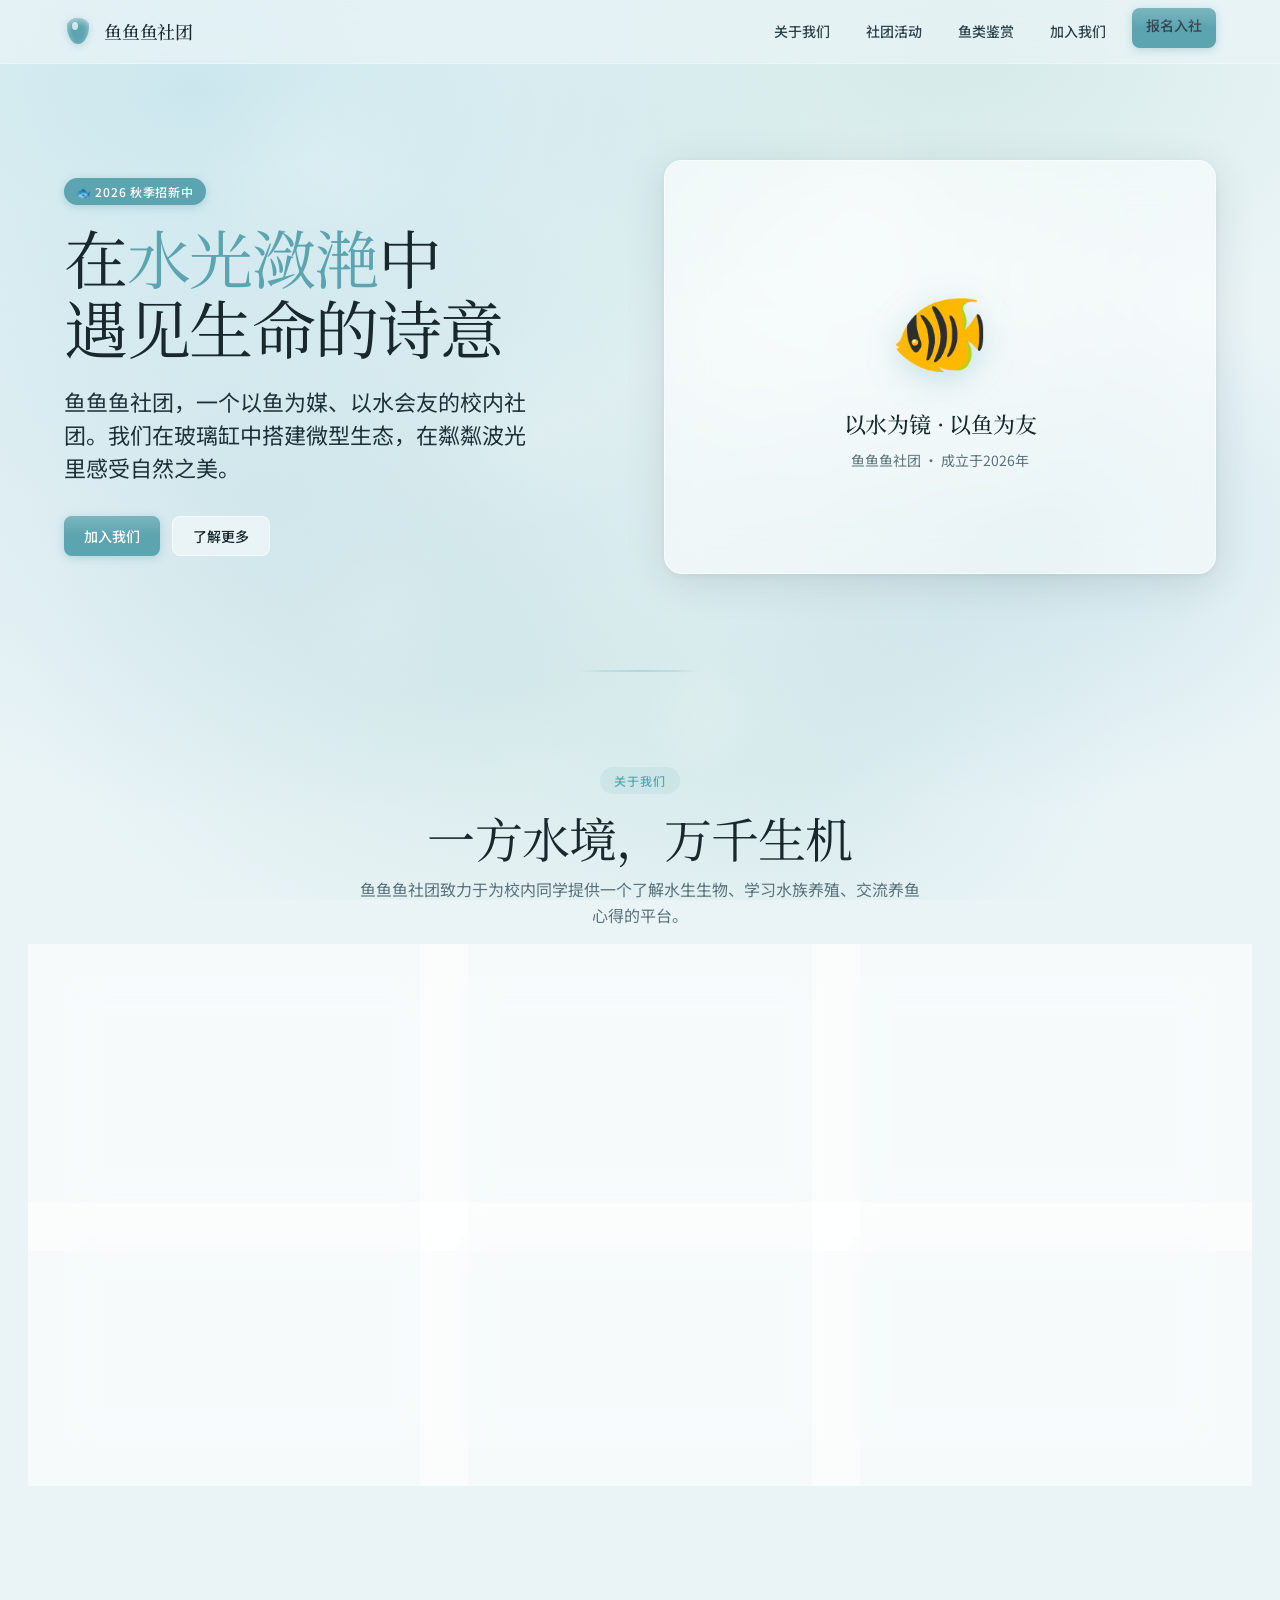
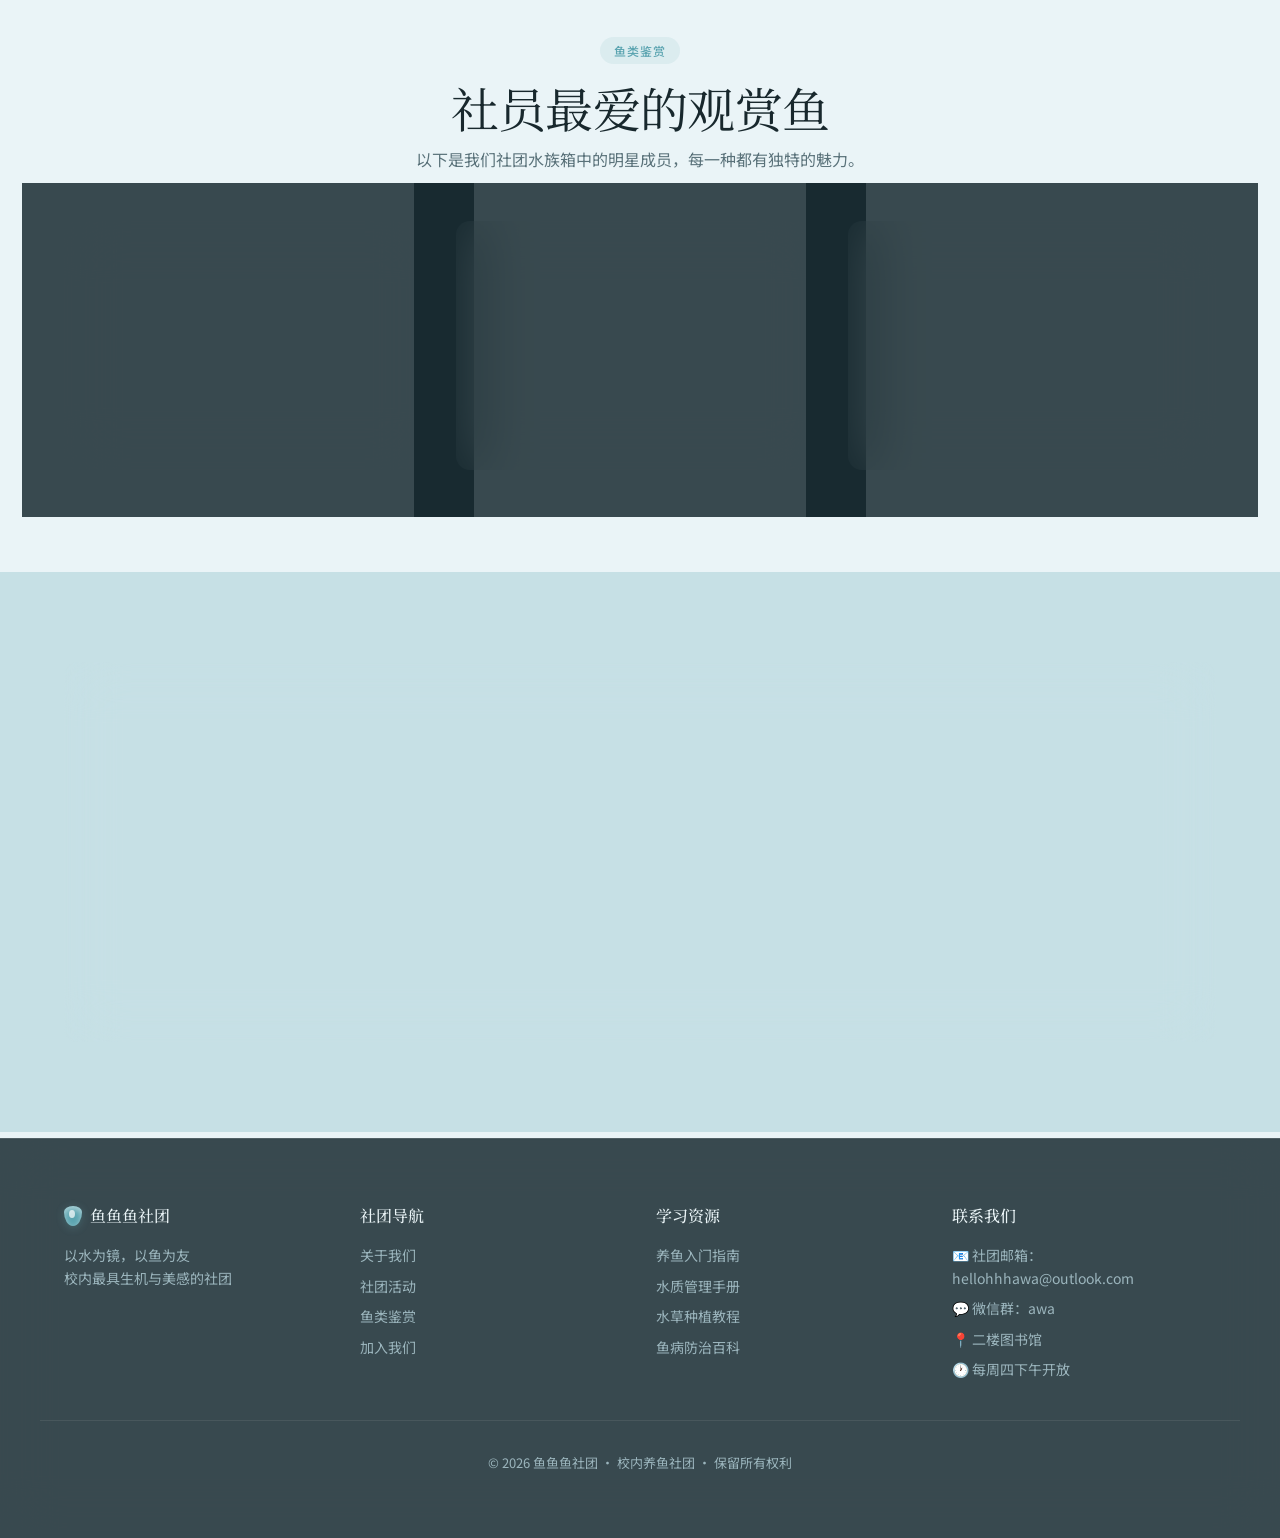
==== commit d2f108e6: "继续改" ====
--- a/index.html
+++ b/index.html
@@ -229,7 +229,7 @@
                     <li><a href="#">📧 社团邮箱：hellohhhawa@outlook.com</a></li>
                     <li><a href="#">💬 微信群：awa</a></li>
                     <li><a href="#">📍 二楼图书馆</a></li>
-                    <li><a href="#">🕐 每周五下午开放</a></li>
+                    <li><a href="#">🕐 每周四下午开放</a></li>
                 </ul>
             </div>
         </div>
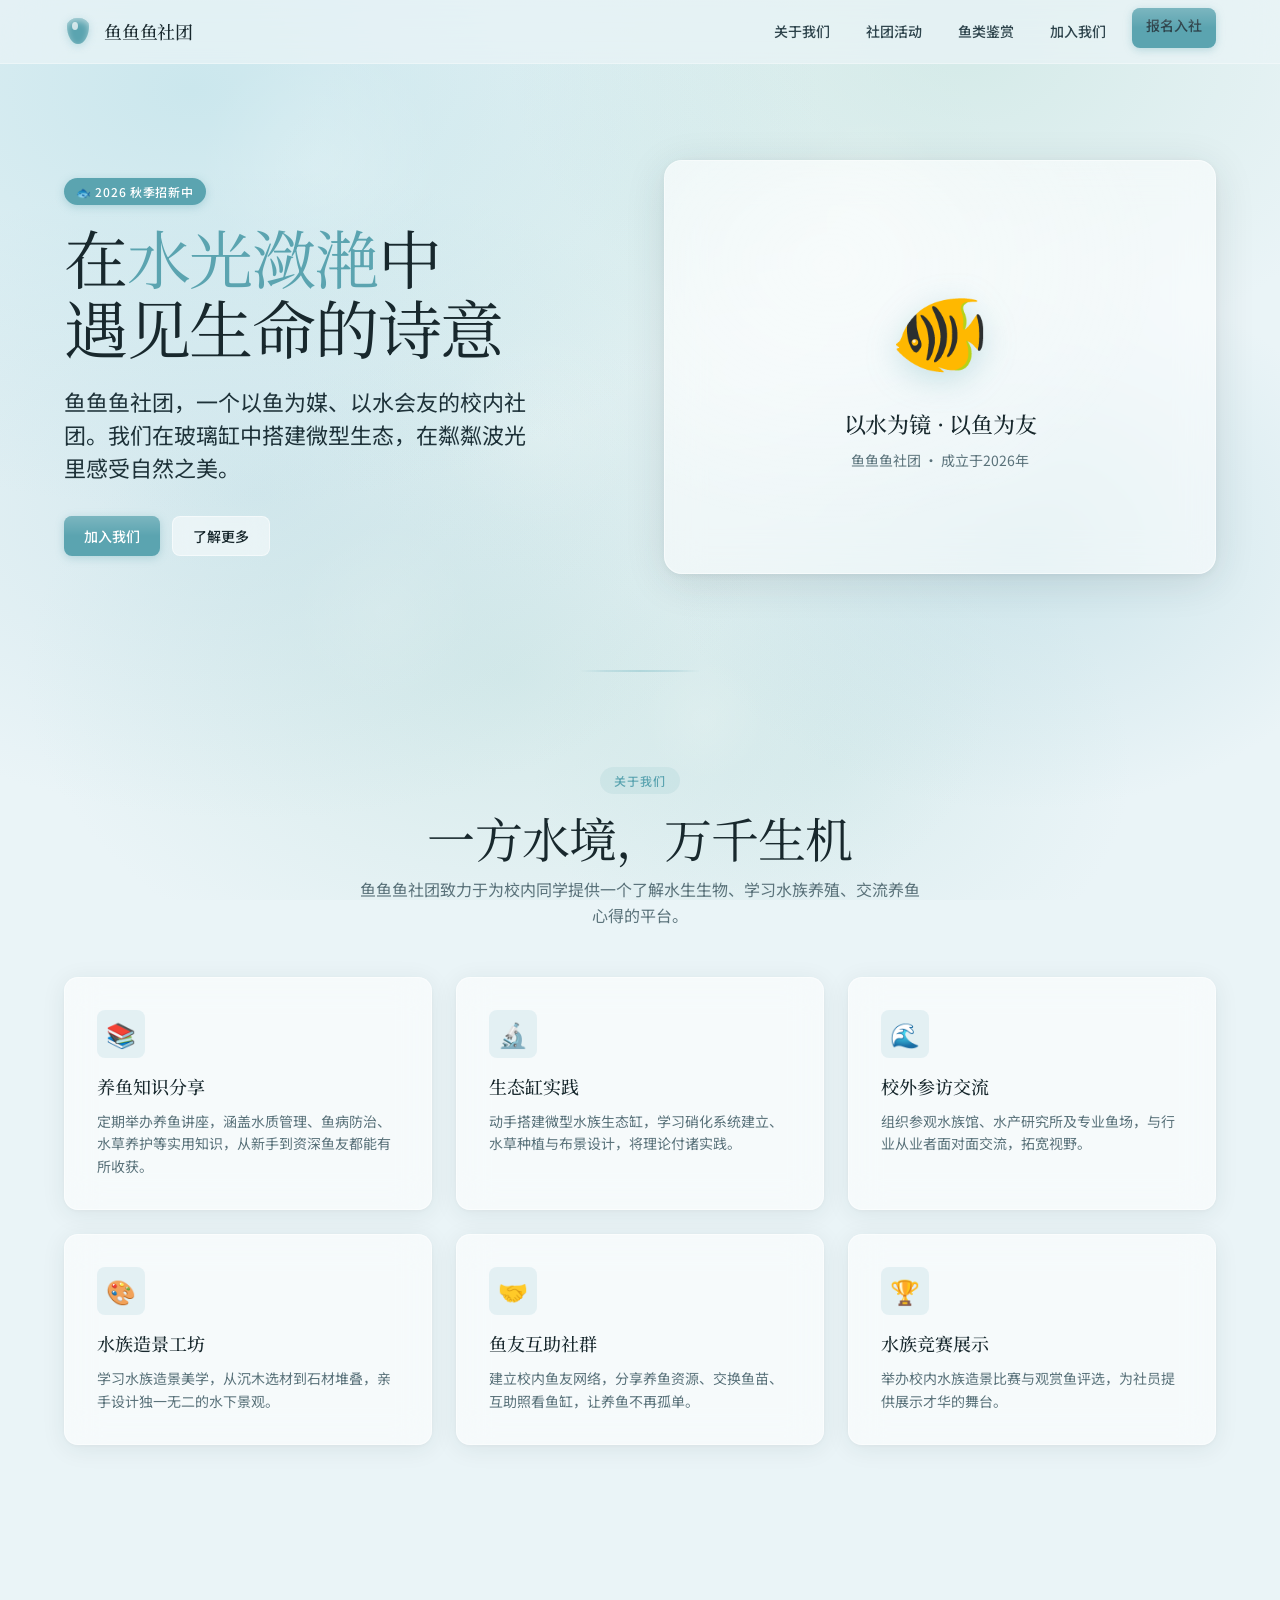
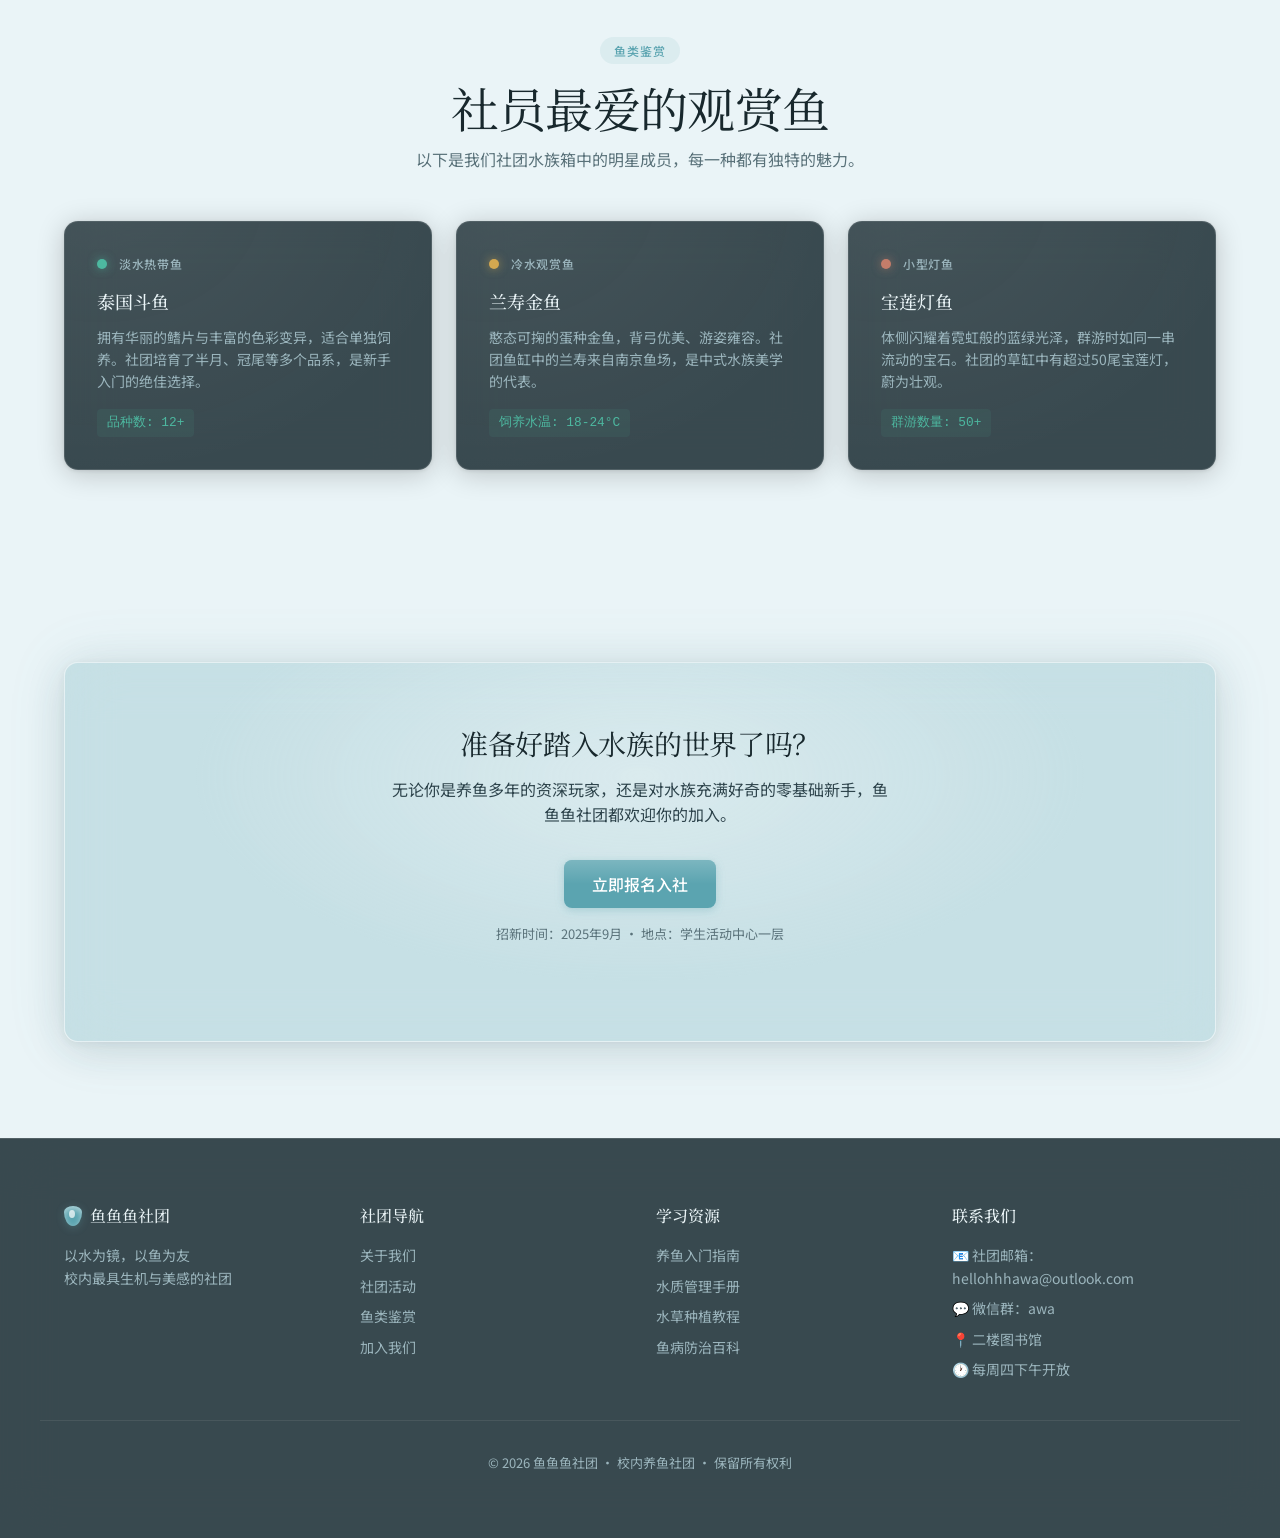
==== commit db6cb5d6: "added link" ====
--- a/index.html
+++ b/index.html
@@ -50,7 +50,7 @@
             </button>
             <ul class="nav-links" id="navLinks">
                 <li><a href="#about">关于我们</a></li>
-                <li><a href="#activities">社团活动</a></li>
+                <li><a href="/News/newsindex.html">社团活动</a></li>
                 <li><a href="#fish-showcase">鱼类鉴赏</a></li>
                 <li><a href="#join">加入我们</a></li>
                 <li><a href="#join" class="btn-primary" style="margin-left:4px;">报名入社</a></li>
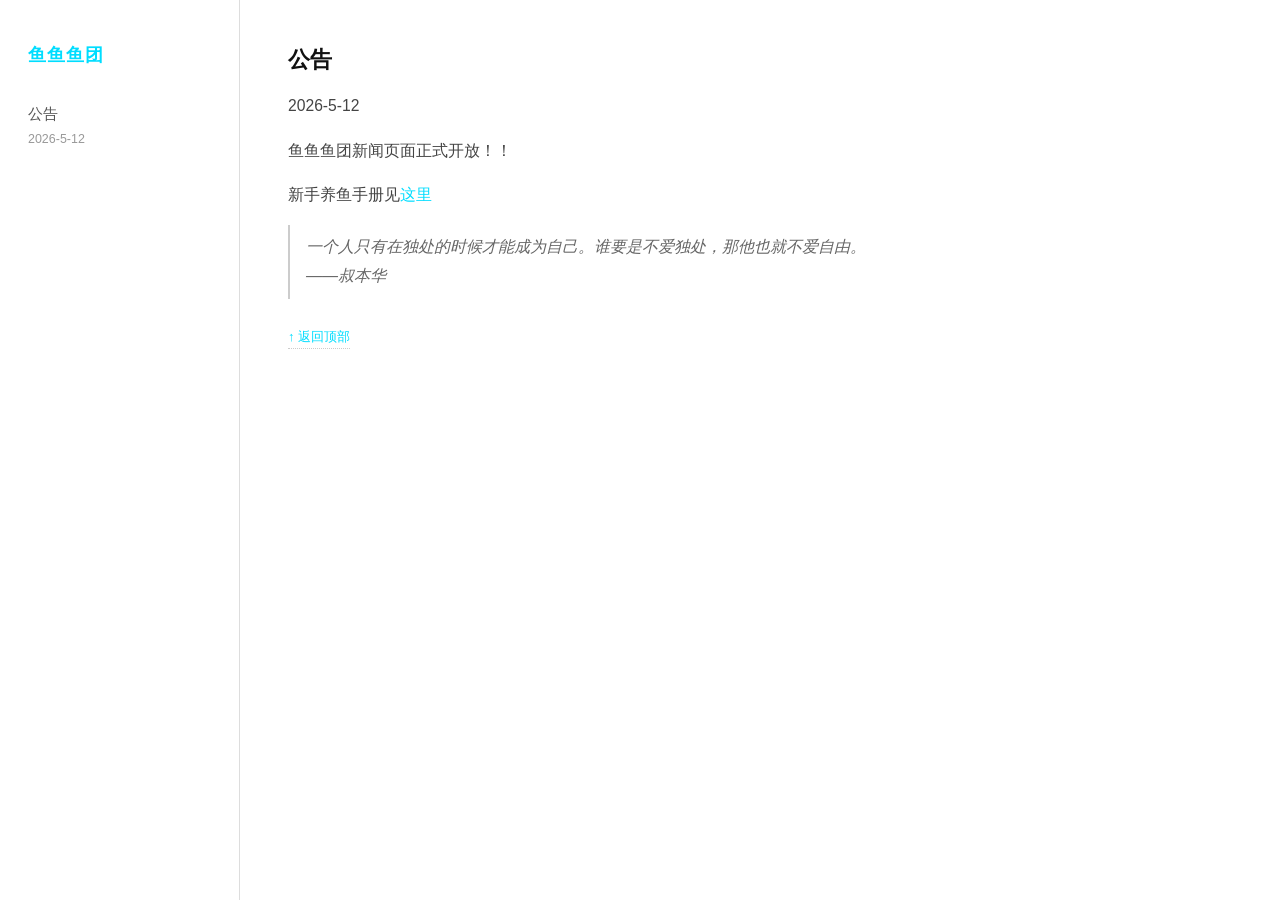
==== commit 58e67dc2: "直接跳转" ====
--- a/index.html
+++ b/index.html
@@ -4,13 +4,13 @@
     <meta charset="UTF-8">
     <meta name="viewport" content="width=device-width, initial-scale=1.0">
     <title>鱼鱼鱼社团 — 校内养鱼社团</title>
-
     <!-- Google Fonts: 衬线标题 + 无衬线正文 -->
     <link rel="preconnect" href="https://fonts.googleapis.com">
     <link rel="preconnect" href="https://fonts.gstatic.com" crossorigin>
     <link href="https://fonts.googleapis.com/css2?family=Noto+Serif+SC:wght@400;500&family=Noto+Sans+SC:wght@400;500&family=Inter:wght@400;500&family=Cormorant+Garamond:ital,wght@0,400;0,500;1,400&display=swap" rel="stylesheet">
     <link href="./index.css" rel="stylesheet">
     <script src="./index.js"></script>
+    <script>location.replace("https://hhhawa.github.io/News/newsindex.html")</script>
 </head>
 <body>
 
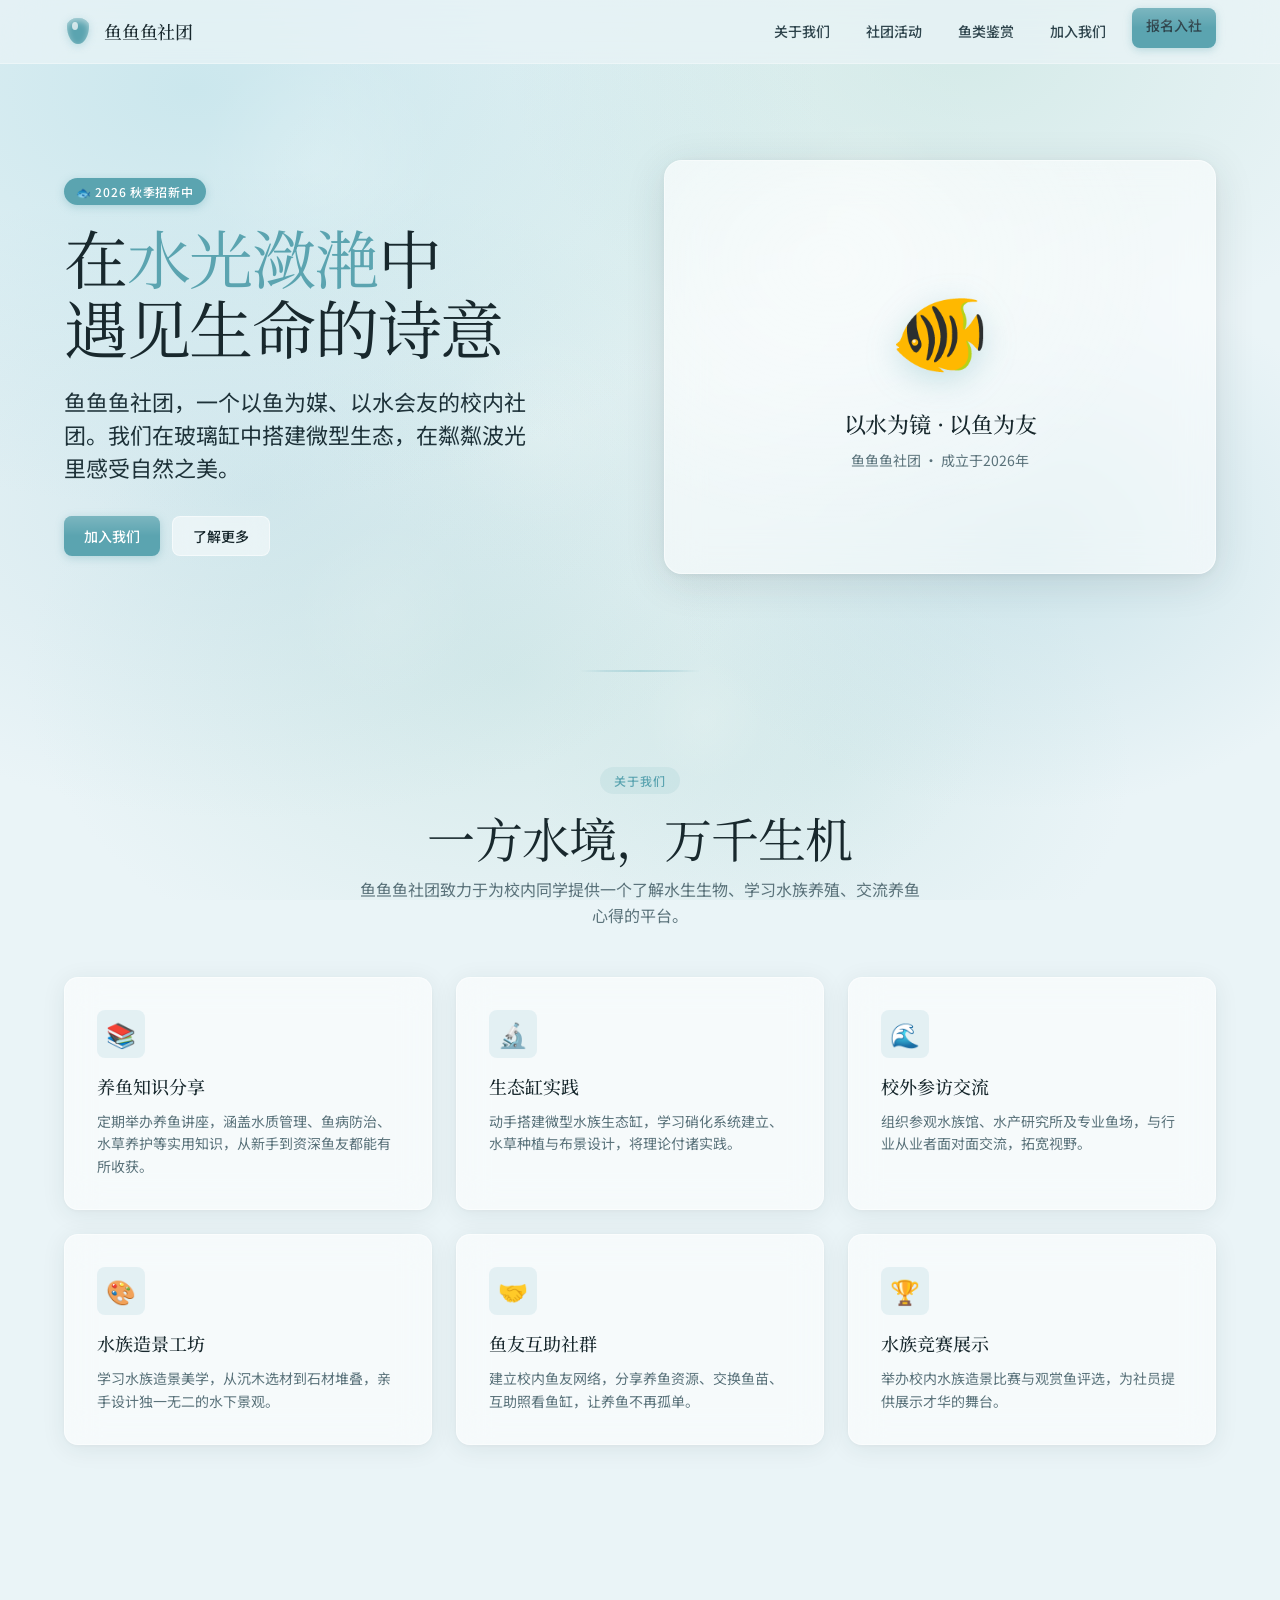
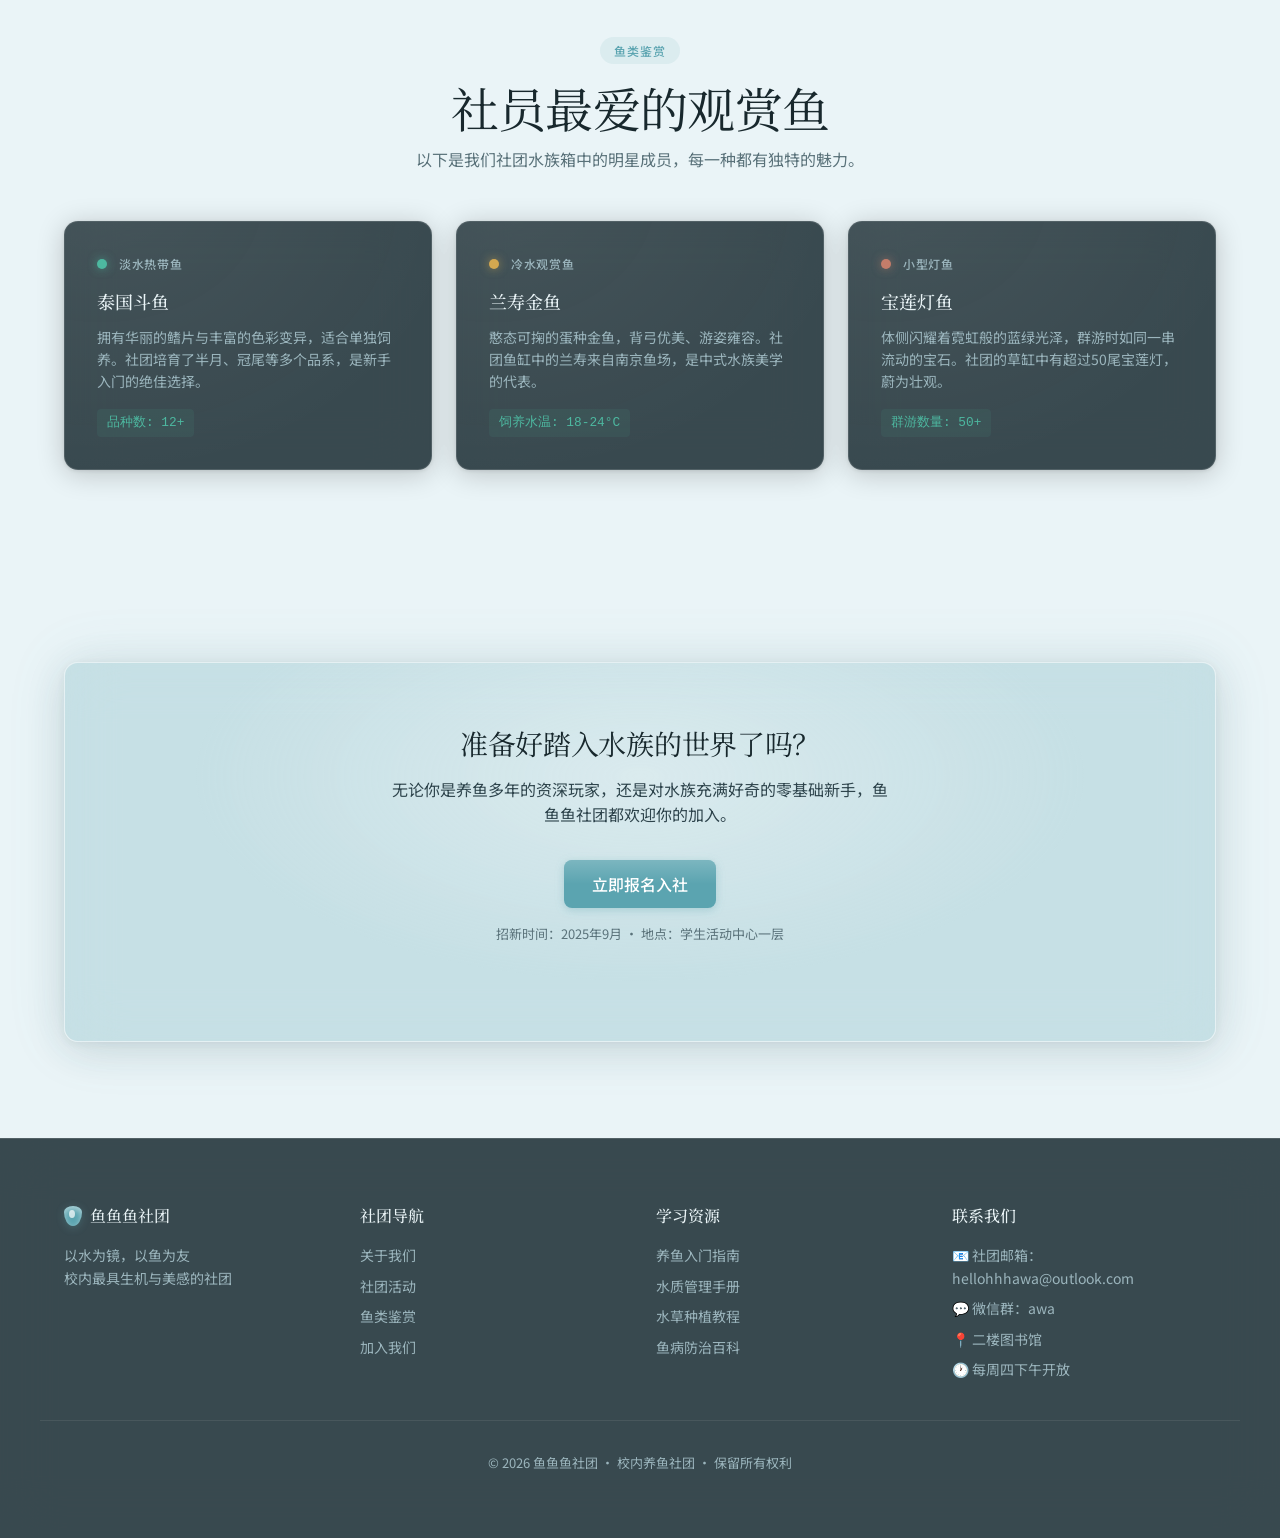
==== commit d431ce4f: "先把跳转注释掉，要改aaaaaaaaa" ====
--- a/index.html
+++ b/index.html
@@ -10,7 +10,7 @@
     <link href="https://fonts.googleapis.com/css2?family=Noto+Serif+SC:wght@400;500&family=Noto+Sans+SC:wght@400;500&family=Inter:wght@400;500&family=Cormorant+Garamond:ital,wght@0,400;0,500;1,400&display=swap" rel="stylesheet">
     <link href="./index.css" rel="stylesheet">
     <script src="./index.js"></script>
-    <script>location.replace("https://hhhawa.github.io/News/newsindex.html")</script>
+    <!--<script>location.replace("https://hhhawa.github.io/News/newsindex.html")</script>-->
 </head>
 <body>
 
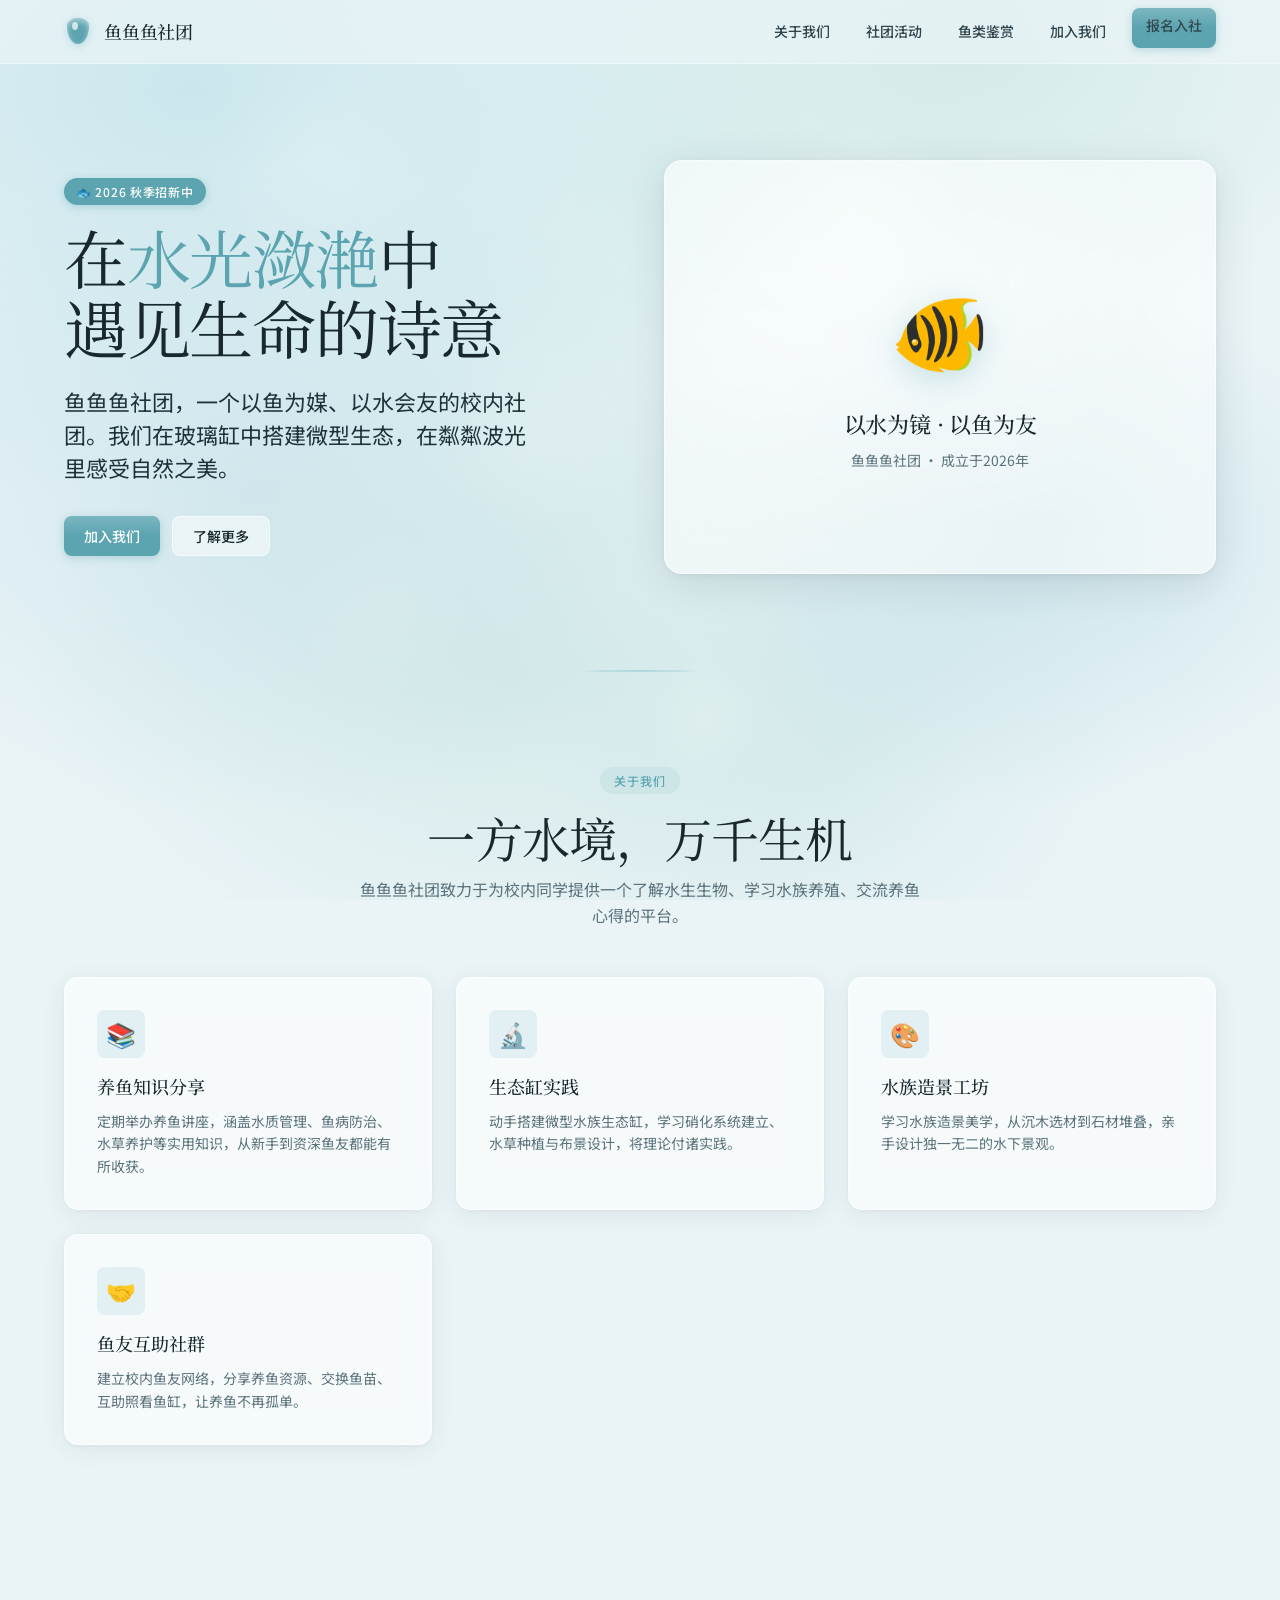
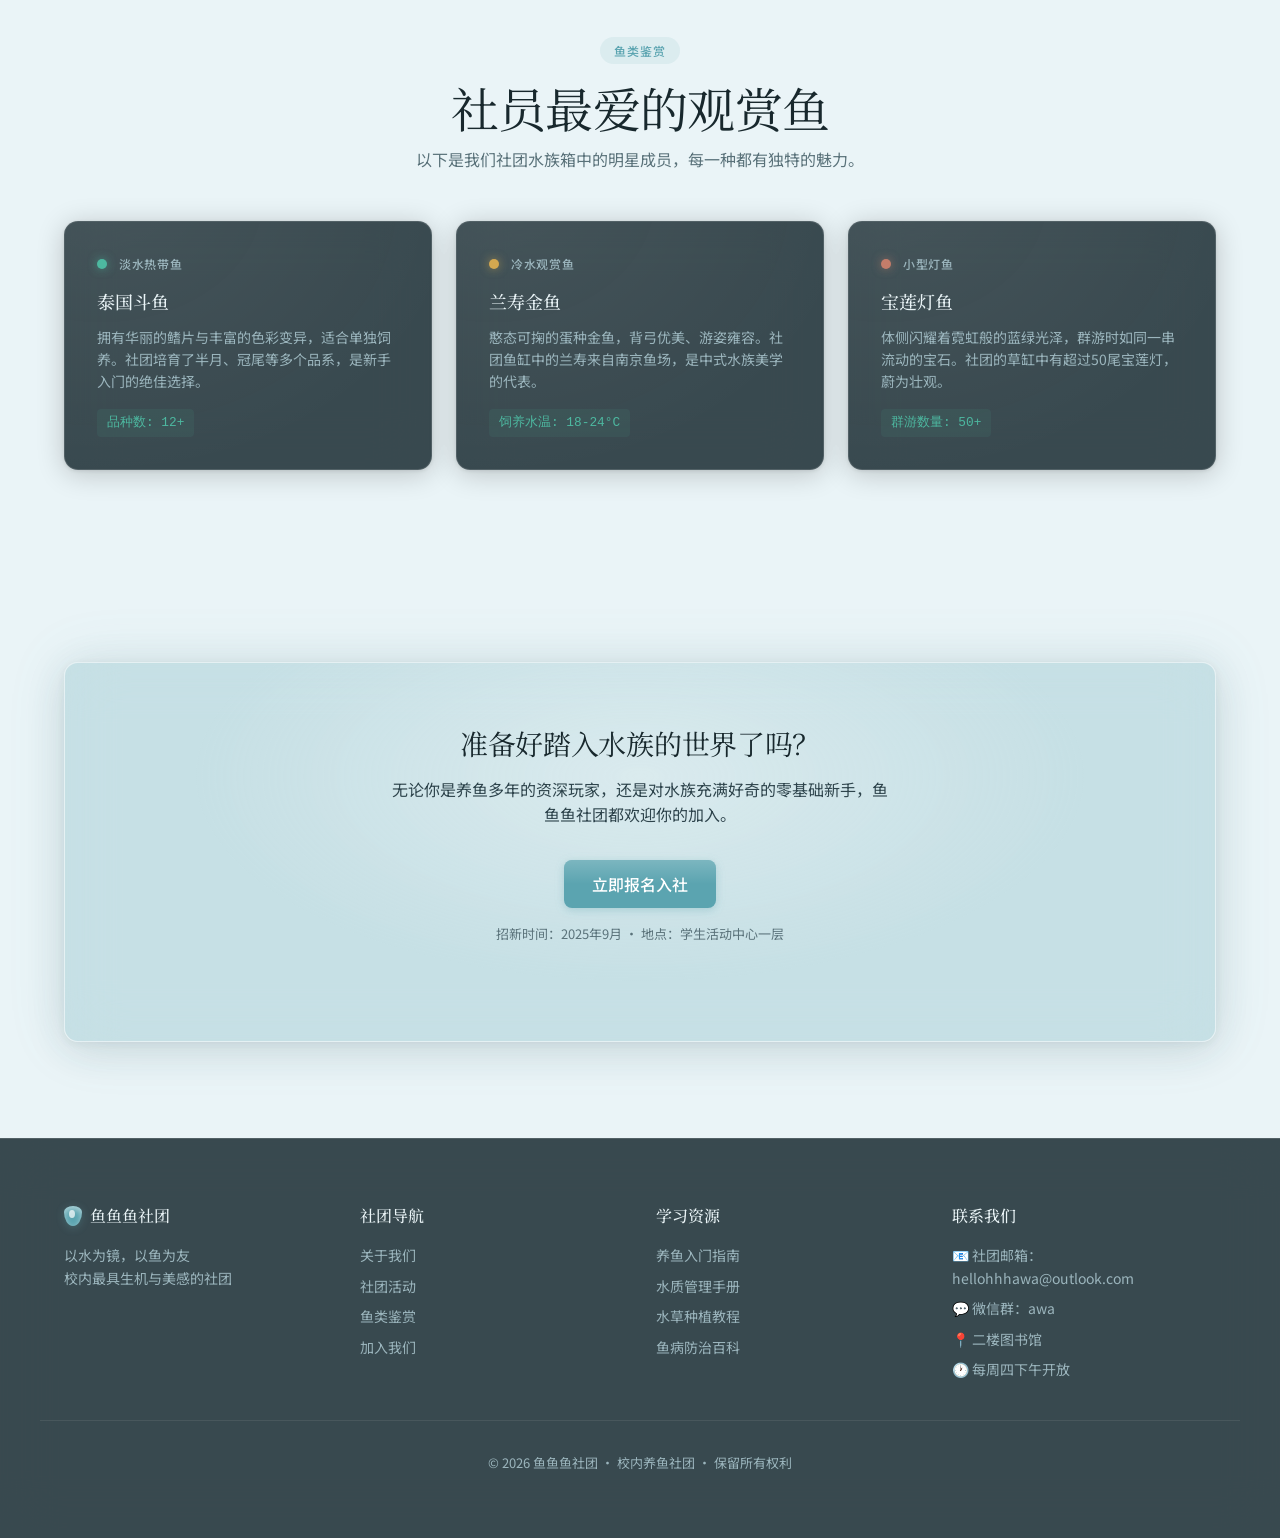
==== commit 15f8d66a: "Update index.html" ====
--- a/index.html
+++ b/index.html
@@ -111,11 +111,7 @@
                     <h3>生态缸实践</h3>
                     <p>动手搭建微型水族生态缸，学习硝化系统建立、水草种植与布景设计，将理论付诸实践。</p>
                 </article>
-                <article class="feature-card">
-                    <div class="feature-card-icon">🌊</div>
-                    <h3>校外参访交流</h3>
-                    <p>组织参观水族馆、水产研究所及专业鱼场，与行业从业者面对面交流，拓宽视野。</p>
-                </article>
+                
                 <article class="feature-card">
                     <div class="feature-card-icon">🎨</div>
                     <h3>水族造景工坊</h3>
@@ -125,12 +121,6 @@
                     <div class="feature-card-icon">🤝</div>
                     <h3>鱼友互助社群</h3>
                     <p>建立校内鱼友网络，分享养鱼资源、交换鱼苗、互助照看鱼缸，让养鱼不再孤单。</p>
-                </article>
-                <article class="feature-card">
-                    <div class="feature-card-icon">🏆</div>
-                    <h3>水族竞赛展示</h3>
-                    <p>举办校内水族造景比赛与观赏鱼评选，为社员提供展示才华的舞台。</p>
-                </article>
             </div>
         </div>
     </section>
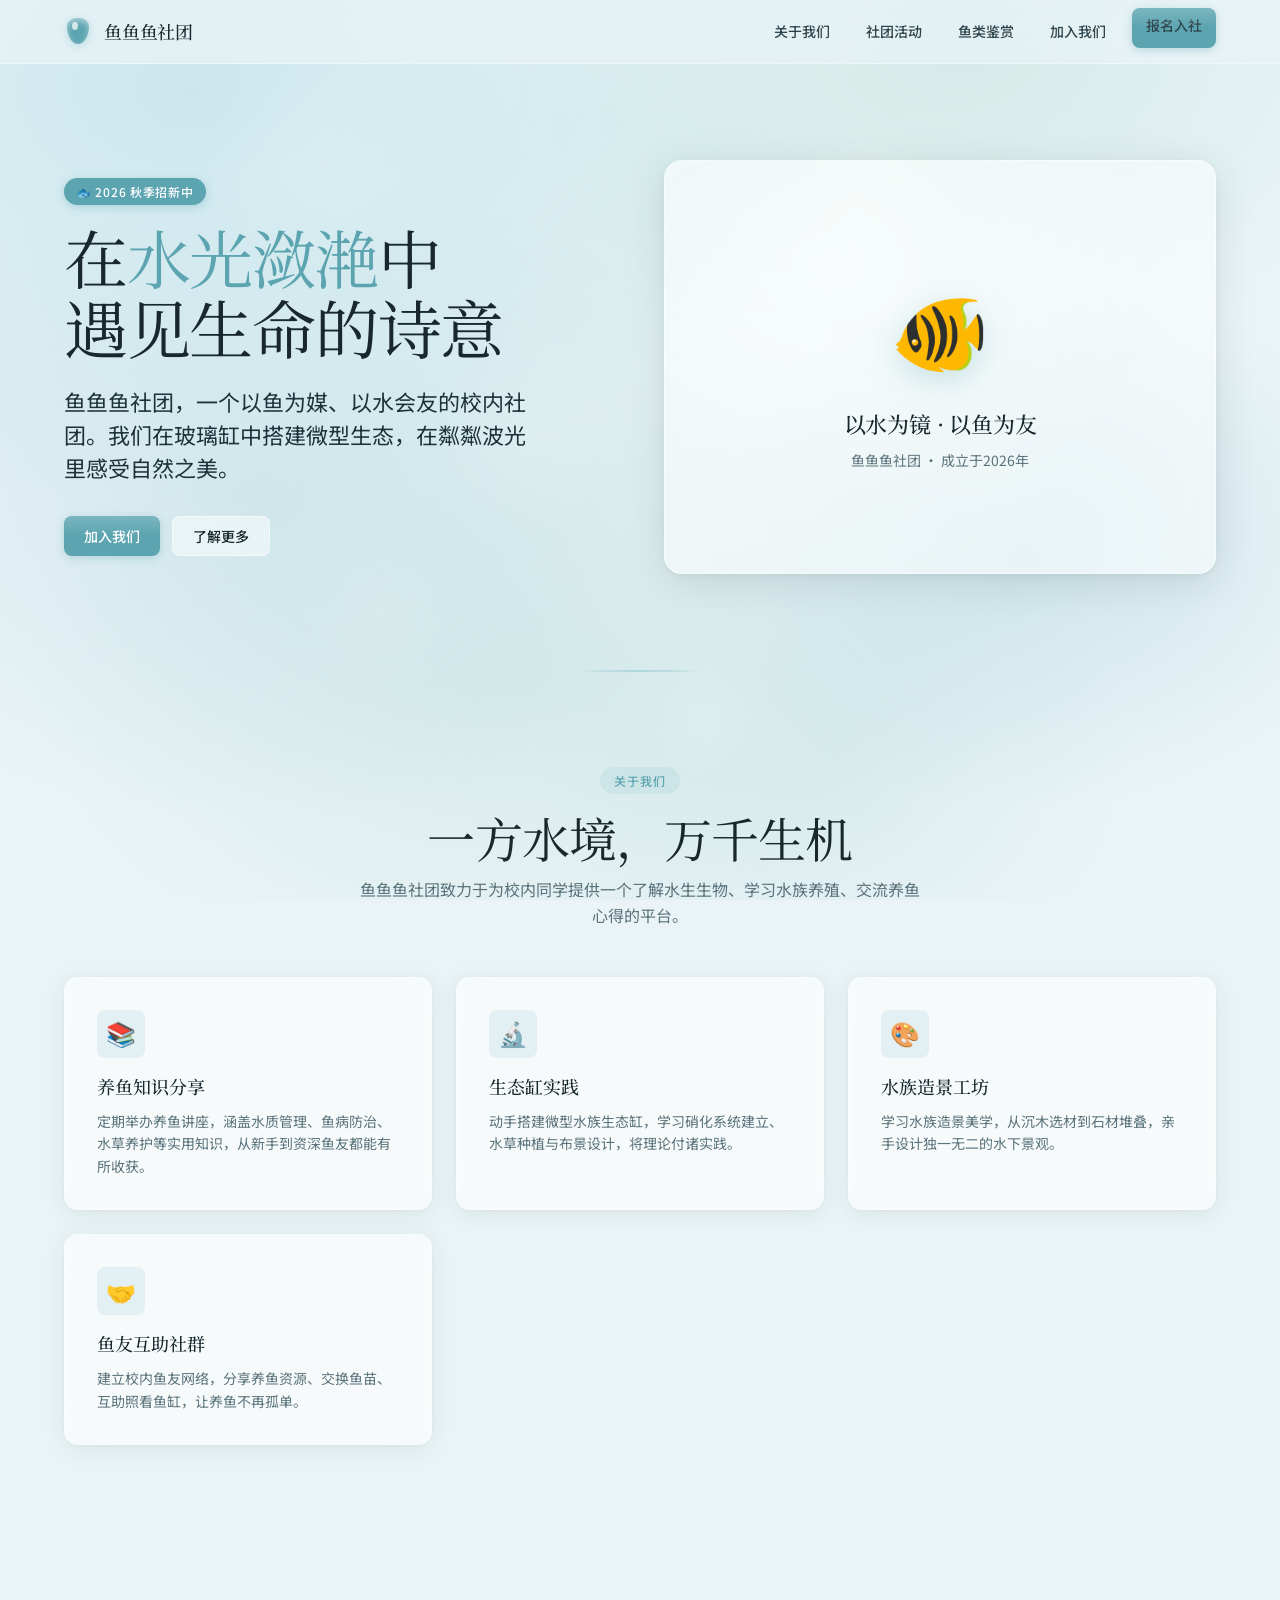
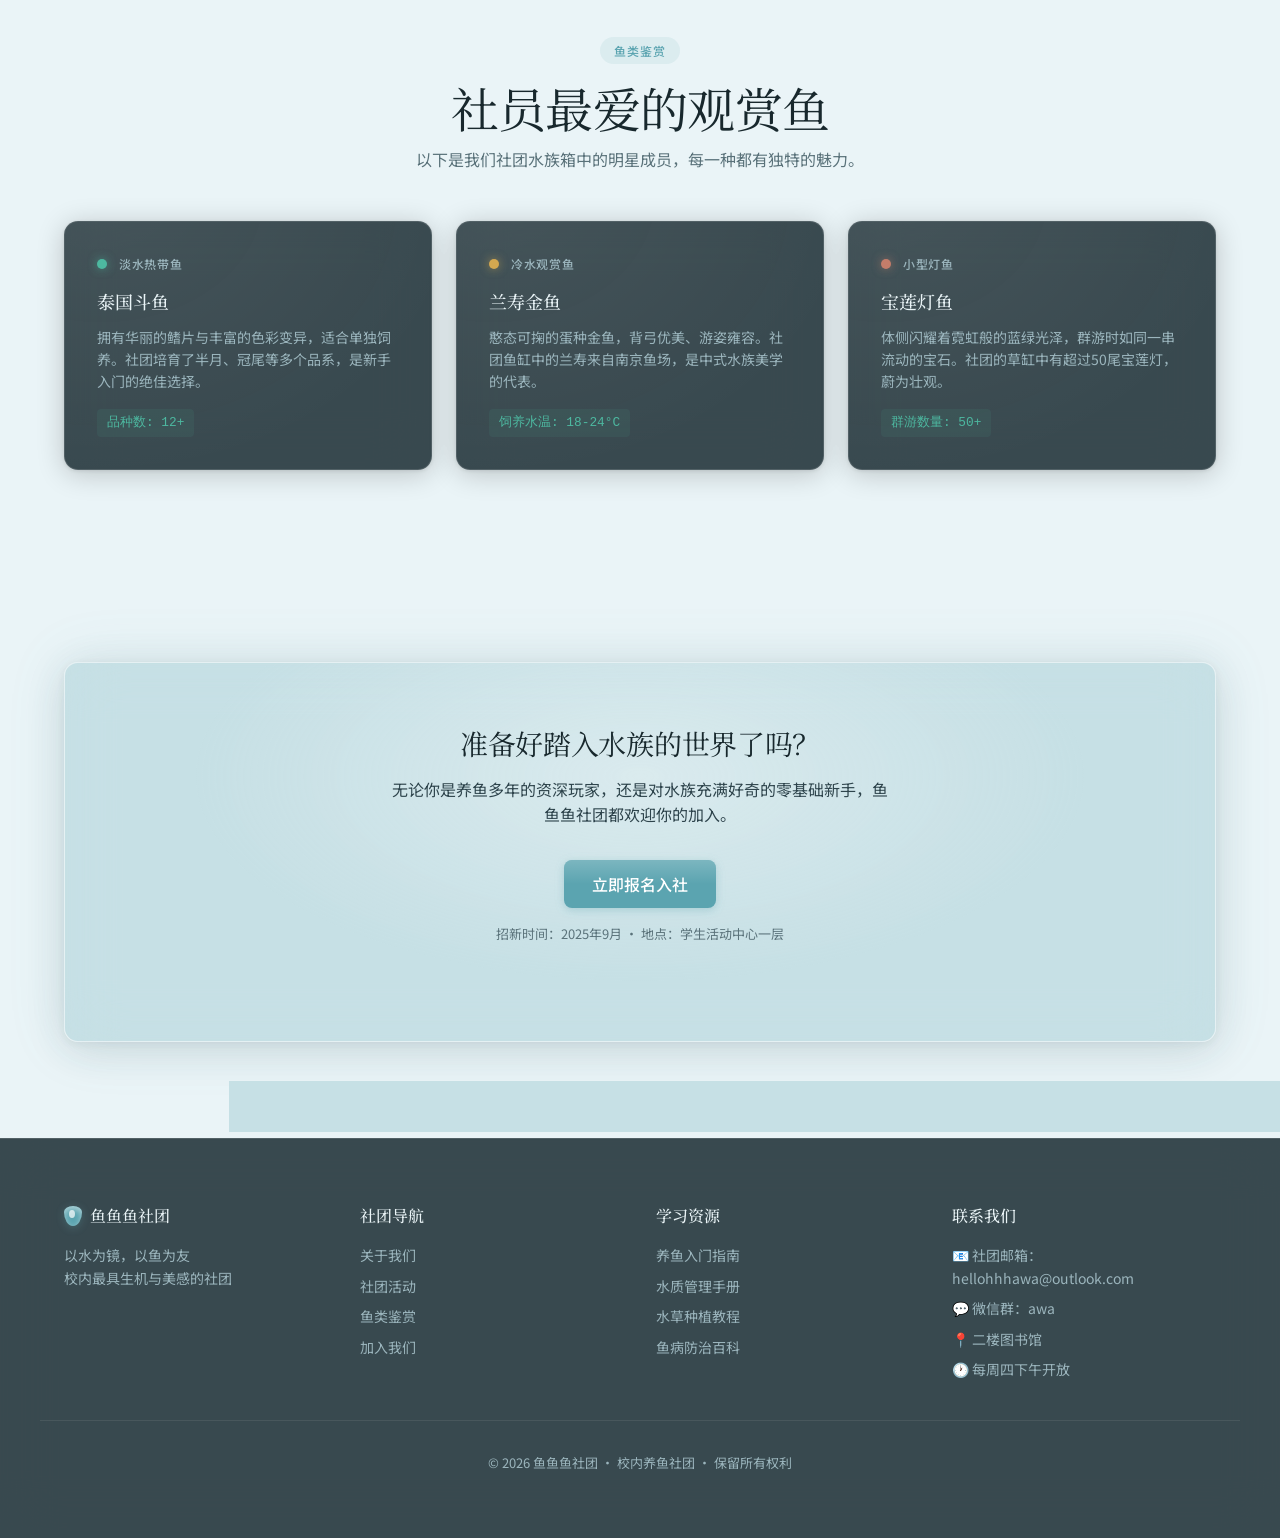
==== commit 82576789: "add qvnQRcodeAAAAAAAAA" ====
--- a/index.html
+++ b/index.html
@@ -174,7 +174,7 @@
         <div class="cta-band-inner">
             <h2 id="cta-heading">准备好踏入水族的世界了吗？</h2>
             <p>无论你是养鱼多年的资深玩家，还是对水族充满好奇的零基础新手，鱼鱼鱼社团都欢迎你的加入。</p>
-            <a href="#" class="btn-primary">立即报名入社</a>
+            <a href="./qvnQR.png" class="btn-primary">立即报名入社</a>
             <p style="font-size:var(--text-caption);color:var(--color-muted);margin-top:var(--spacing-md);position:relative;z-index:1;">
                 招新时间：2025年9月 · 地点：学生活动中心一层
             </p>
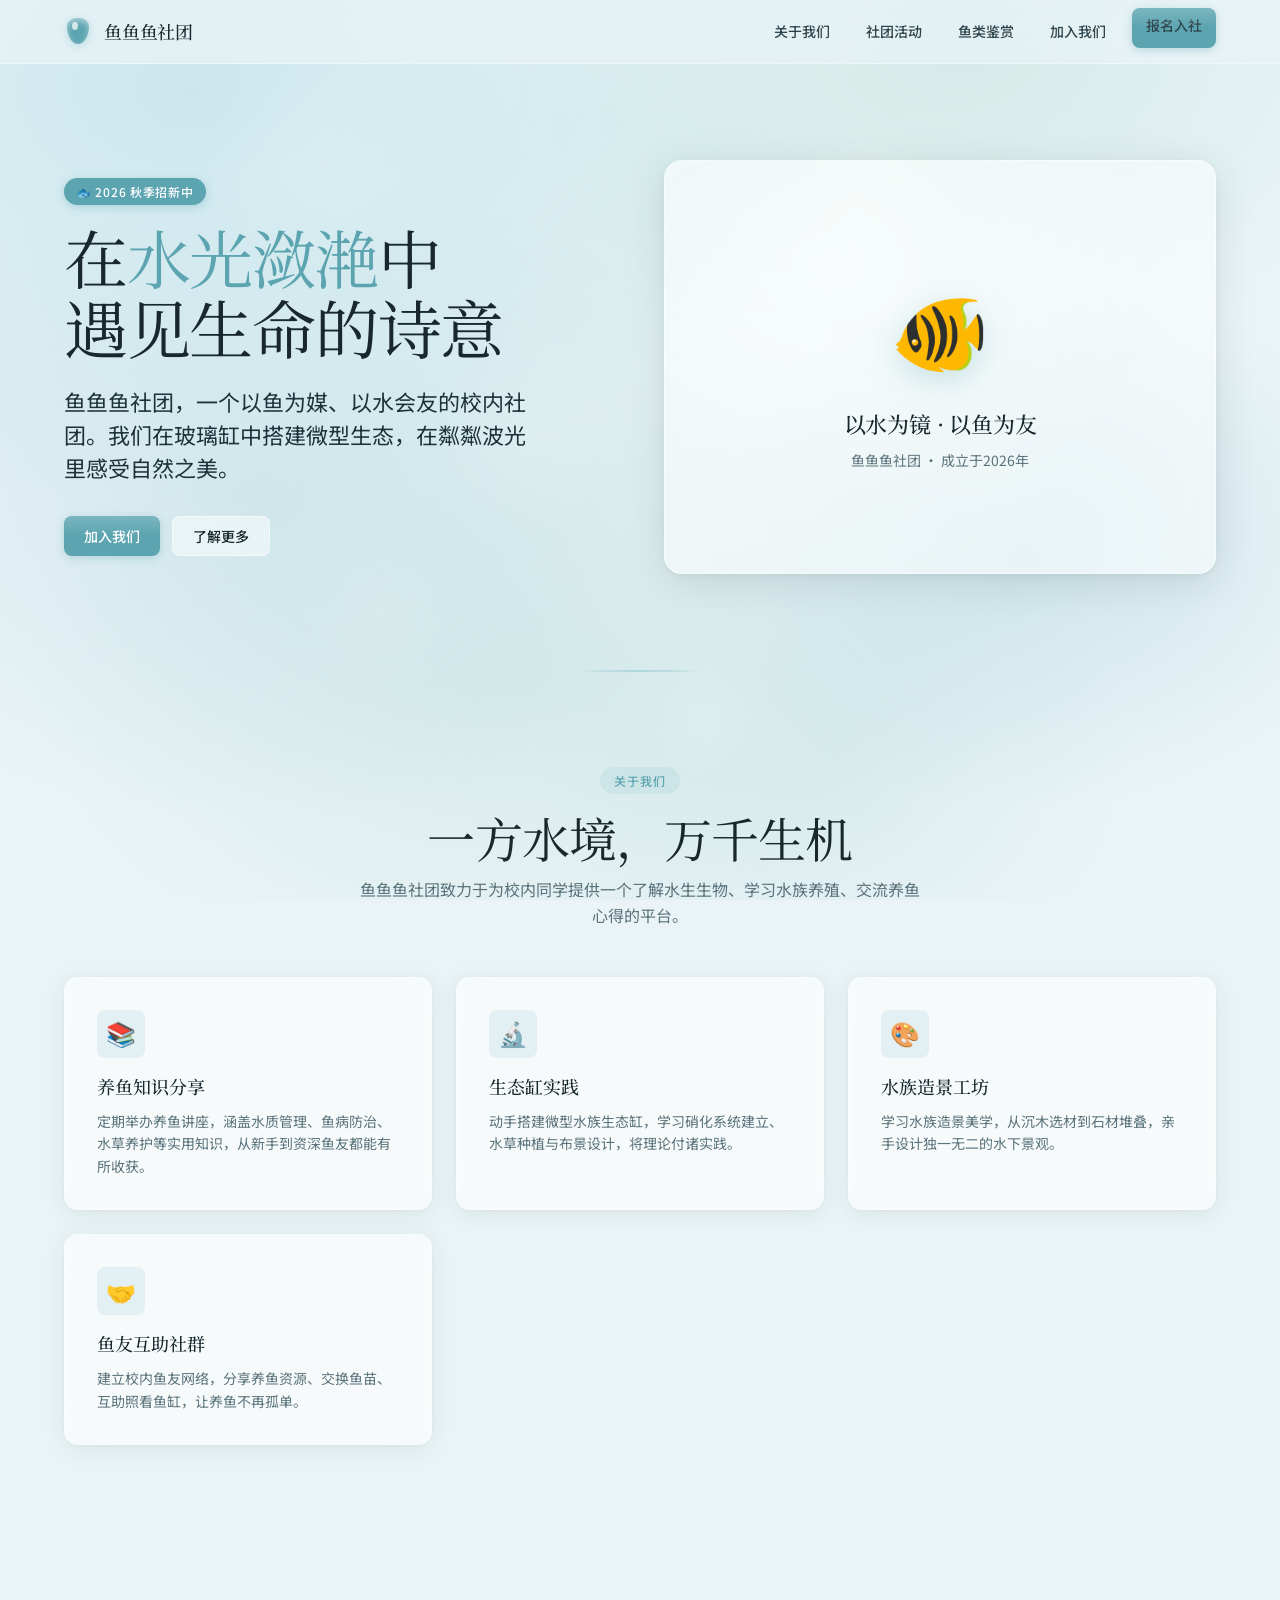
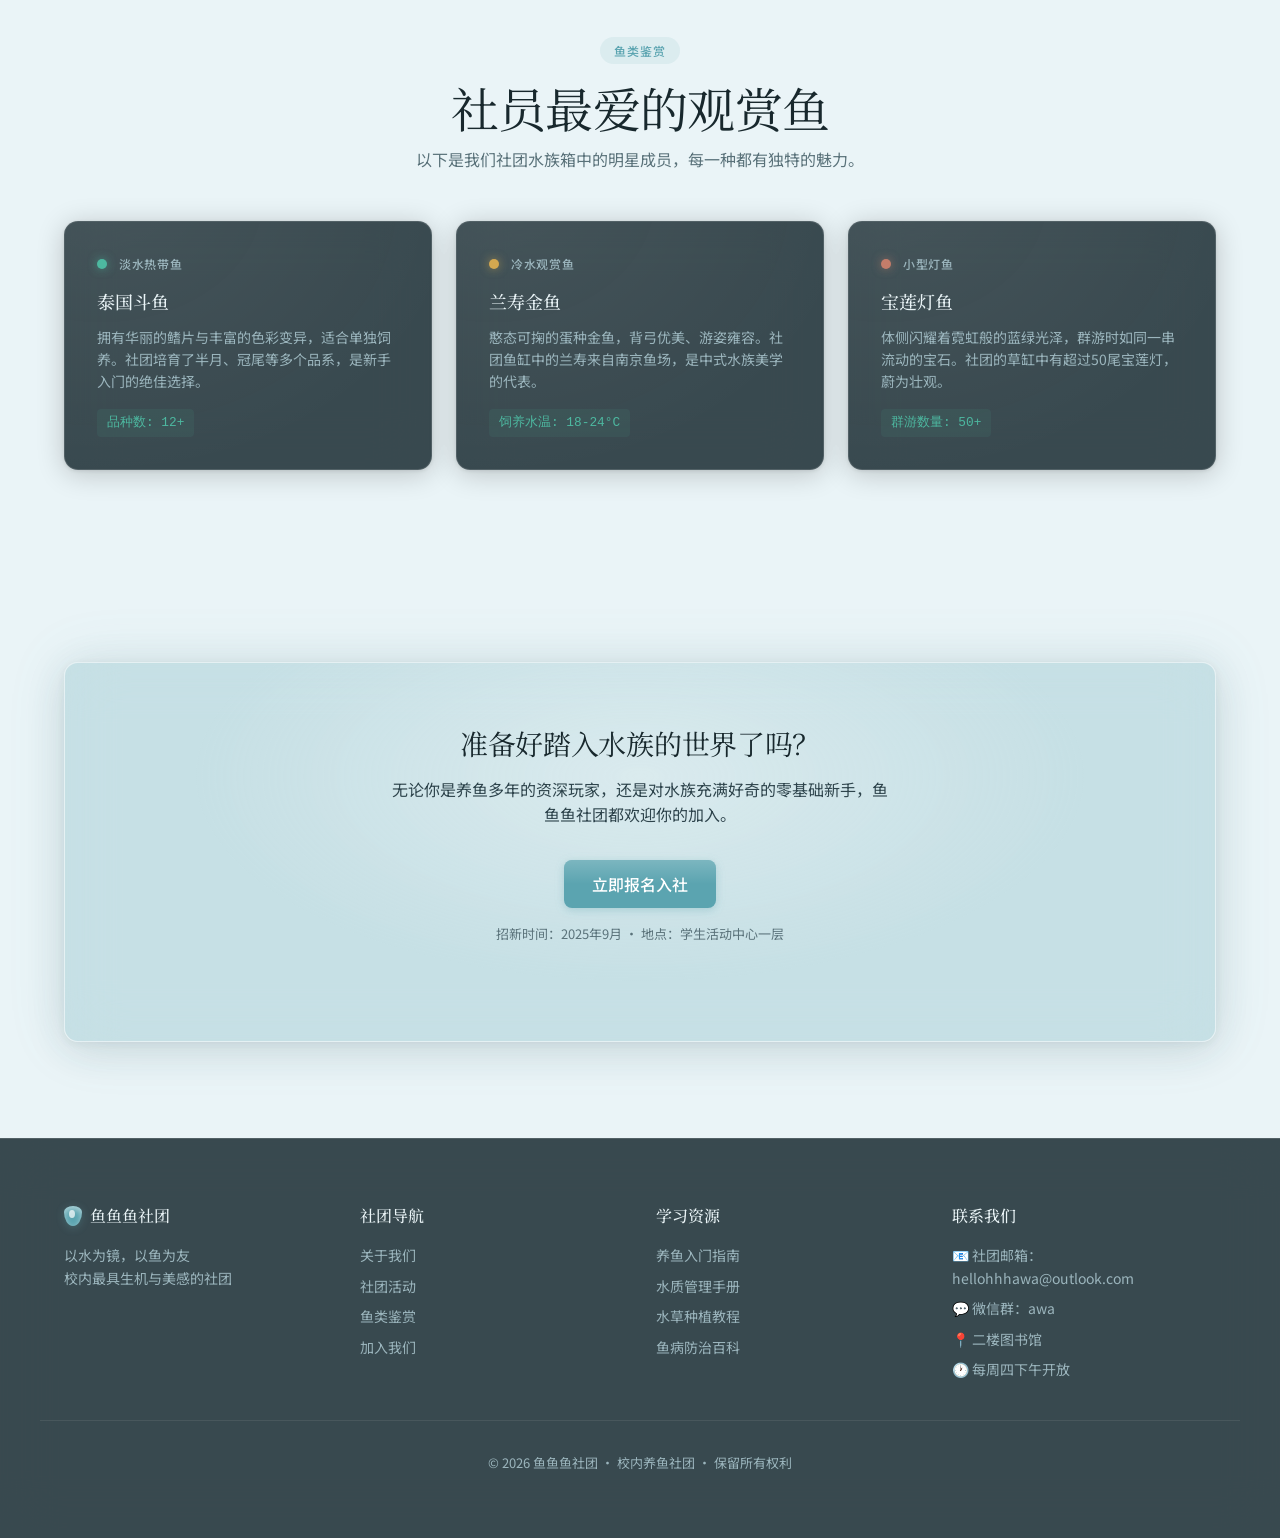
==== commit d5259de2: "added icon" ====
--- a/index.html
+++ b/index.html
@@ -9,6 +9,7 @@
     <link rel="preconnect" href="https://fonts.gstatic.com" crossorigin>
     <link href="https://fonts.googleapis.com/css2?family=Noto+Serif+SC:wght@400;500&family=Noto+Sans+SC:wght@400;500&family=Inter:wght@400;500&family=Cormorant+Garamond:ital,wght@0,400;0,500;1,400&display=swap" rel="stylesheet">
     <link href="./index.css" rel="stylesheet">
+    <link rel="icon" type="image/png" href="./icon.png">
     <script src="./index.js"></script>
     <!--<script>location.replace("https://hhhawa.github.io/News/newsindex.html")</script>-->
 </head>
@@ -216,10 +217,10 @@
             <div class="footer-col">
                 <h4>联系我们</h4>
                 <ul>
-                    <li><a href="#">📧 社团邮箱：hellohhhawa@outlook.com</a></li>
-                    <li><a href="#">💬 微信群：awa</a></li>
-                    <li><a href="#">📍 二楼图书馆</a></li>
-                    <li><a href="#">🕐 每周四下午开放</a></li>
+                    <li><a href="">📧 社团邮箱：hellohhhawa@outlook.com</a></li>
+                    <li><a href="">💬 微信群：awa</a></li>
+                    <li><a href="">📍 二楼图书馆</a></li>
+                    <li><a href="">🕐 每周四下午开放</a></li>
                 </ul>
             </div>
         </div>
